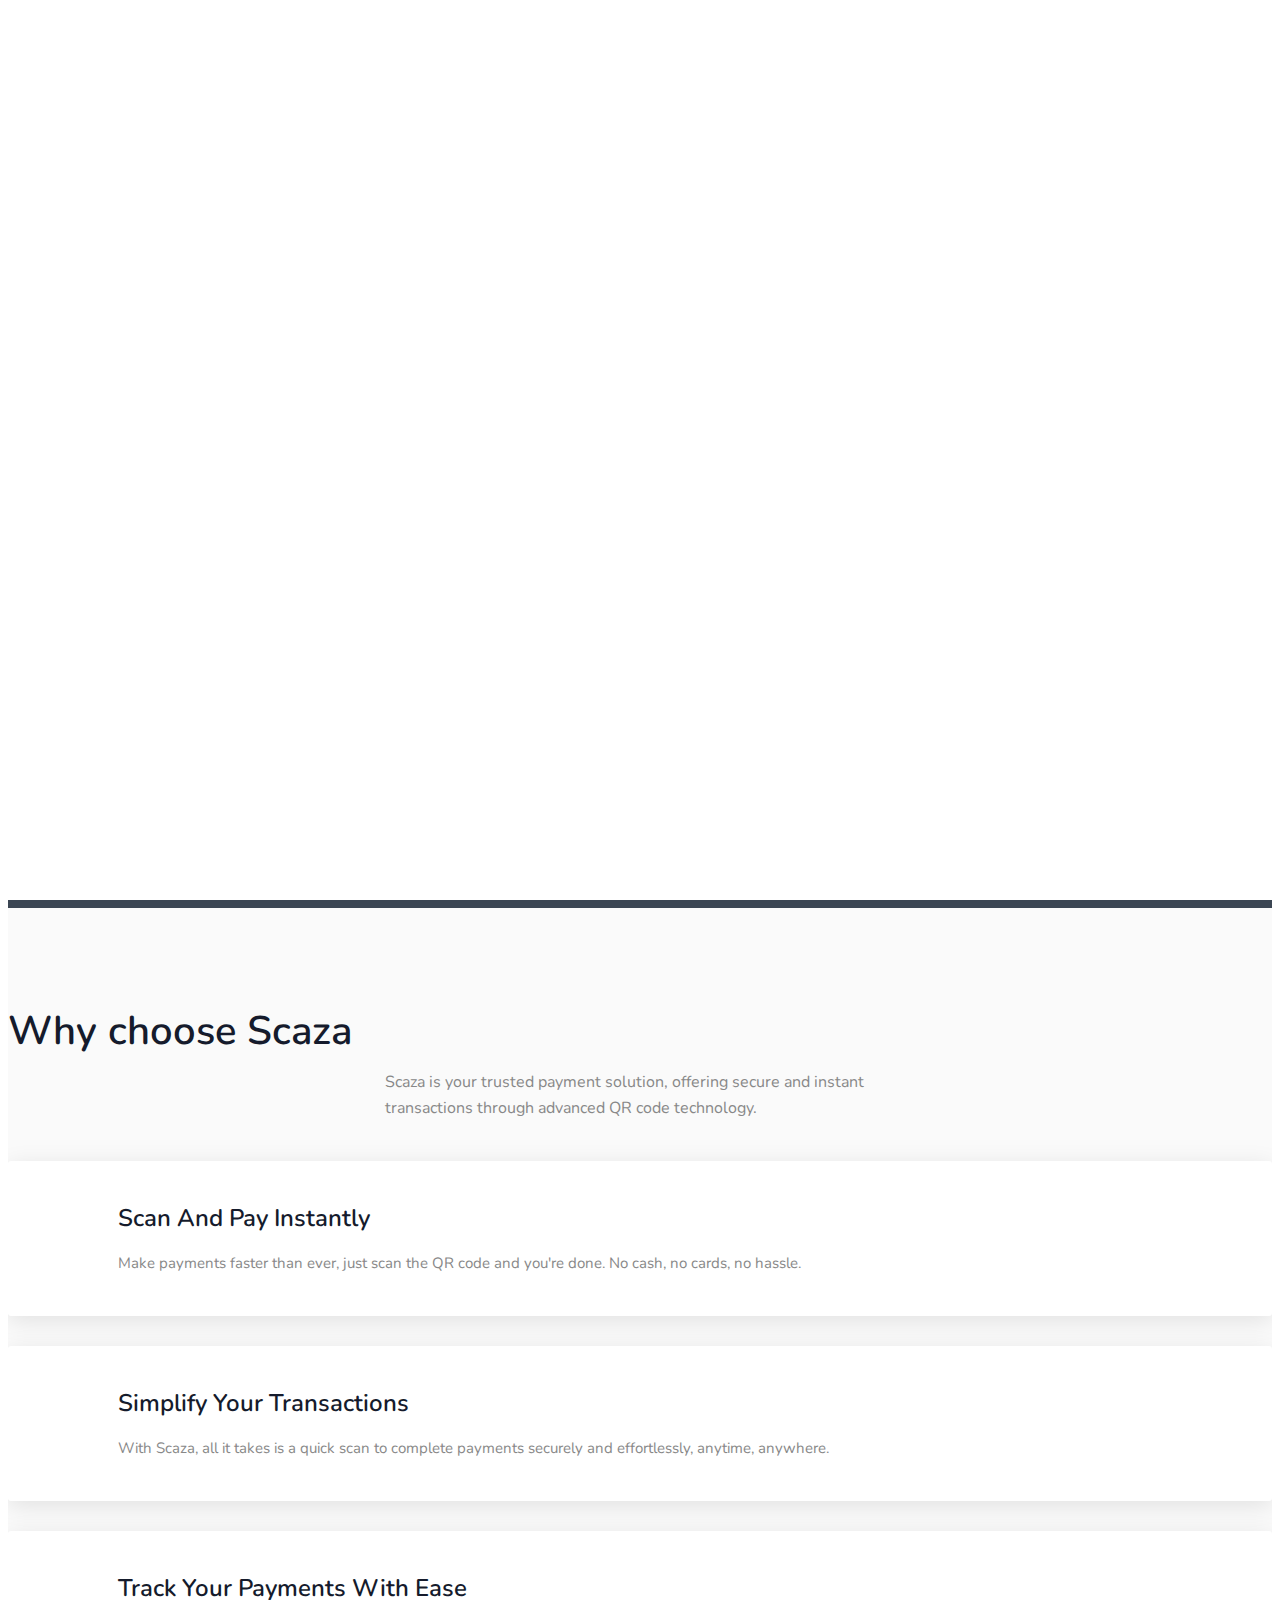
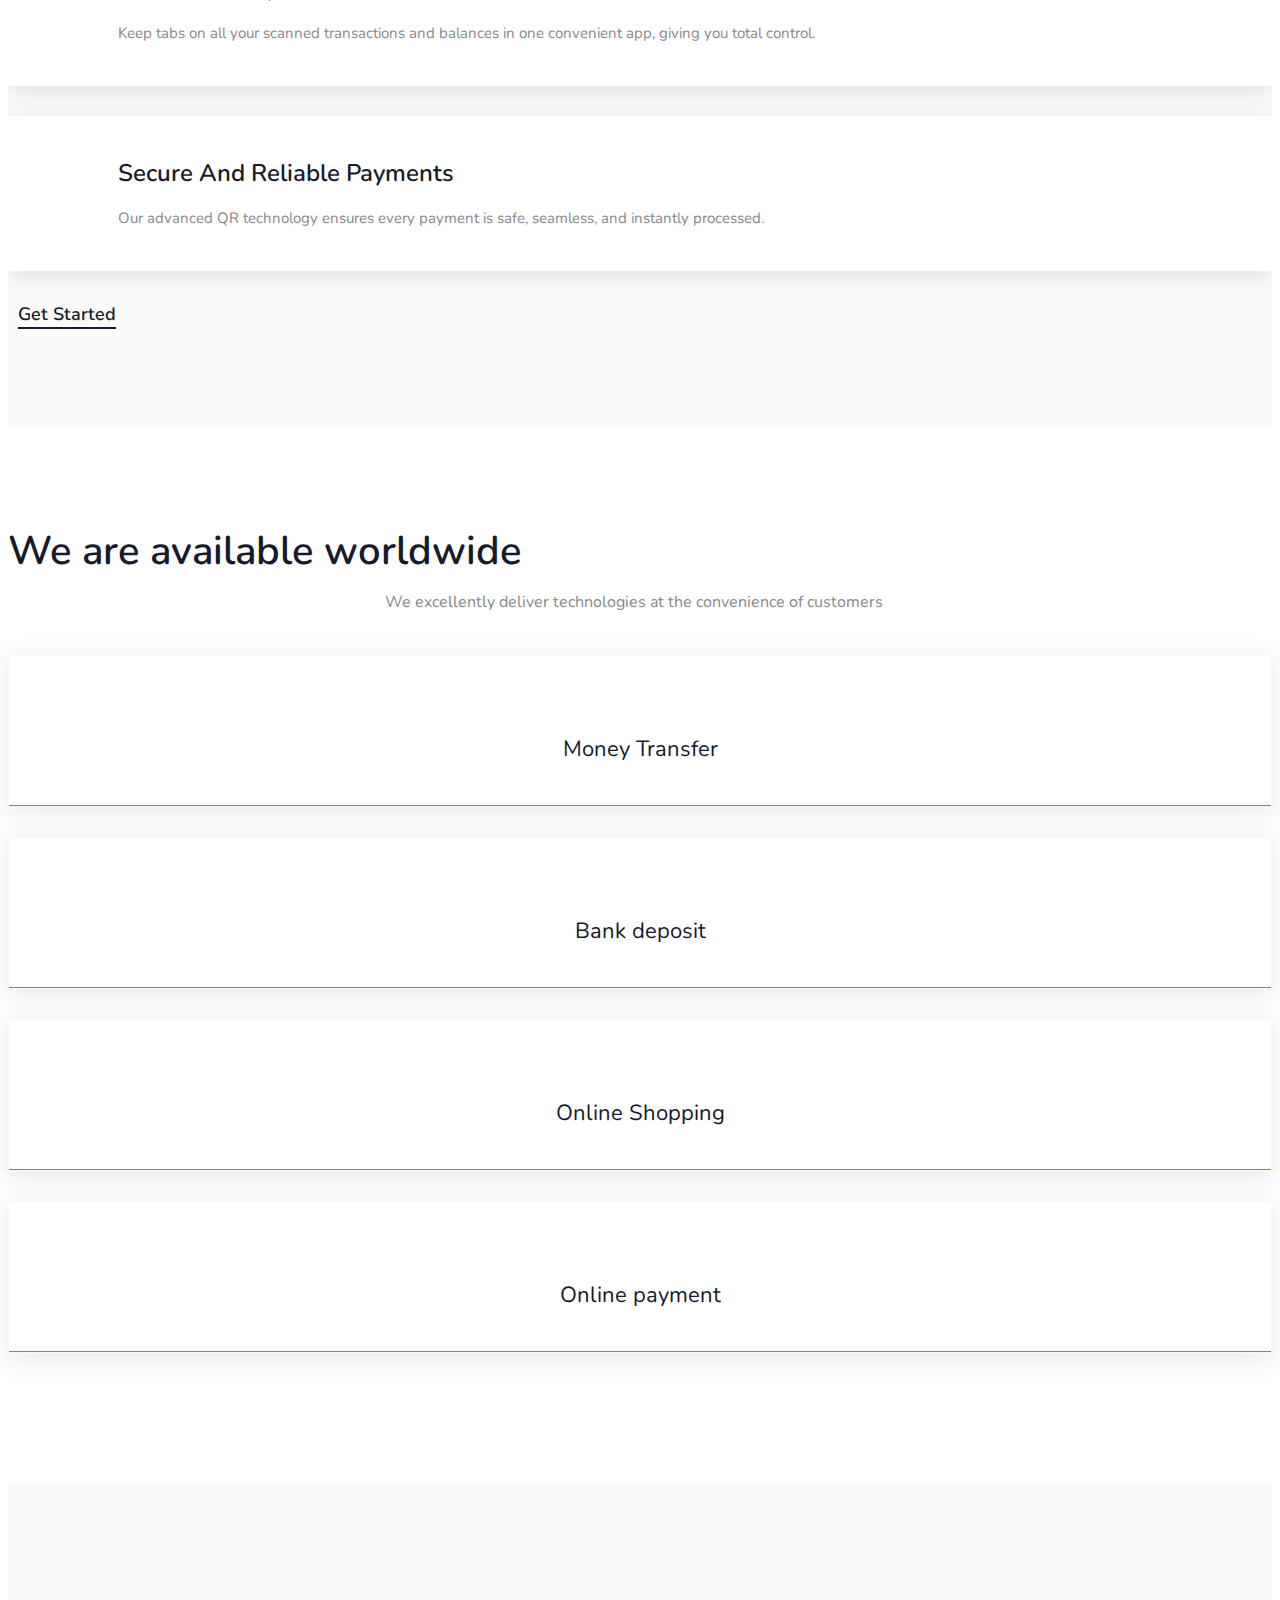
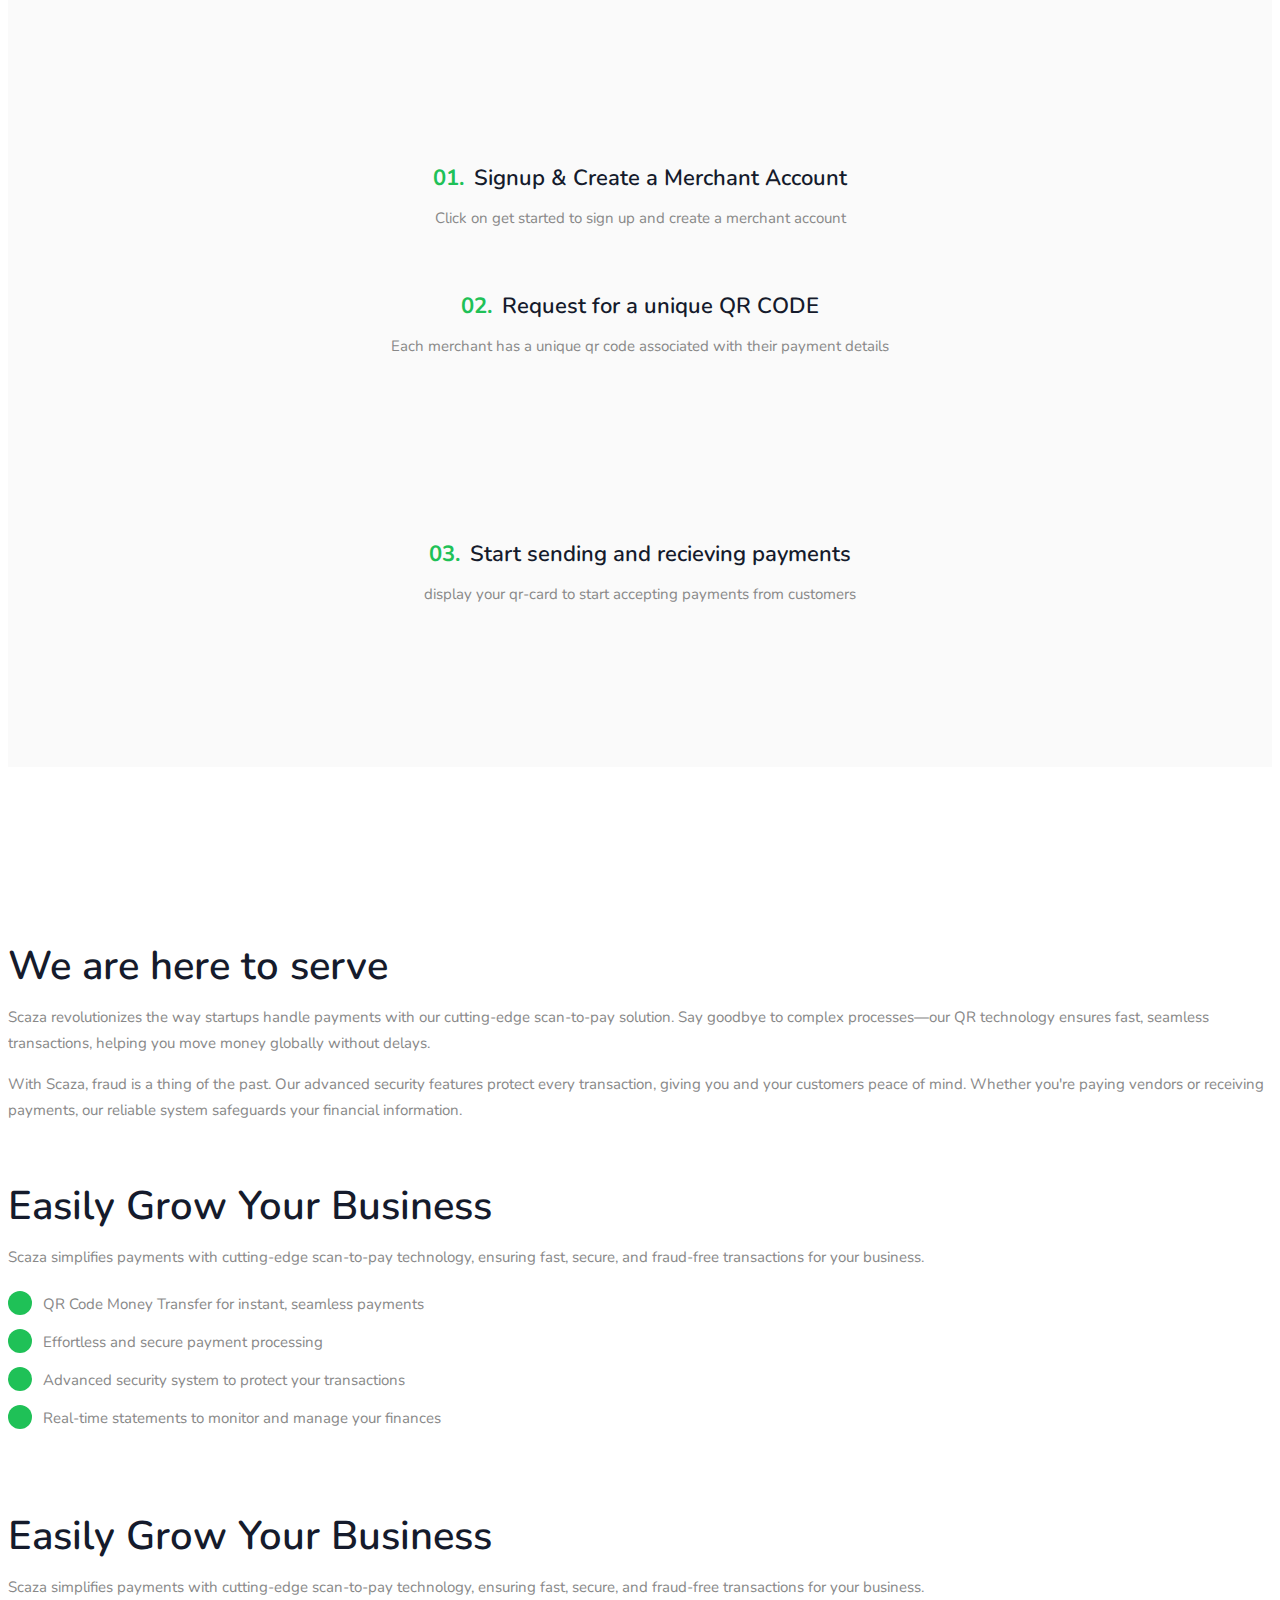
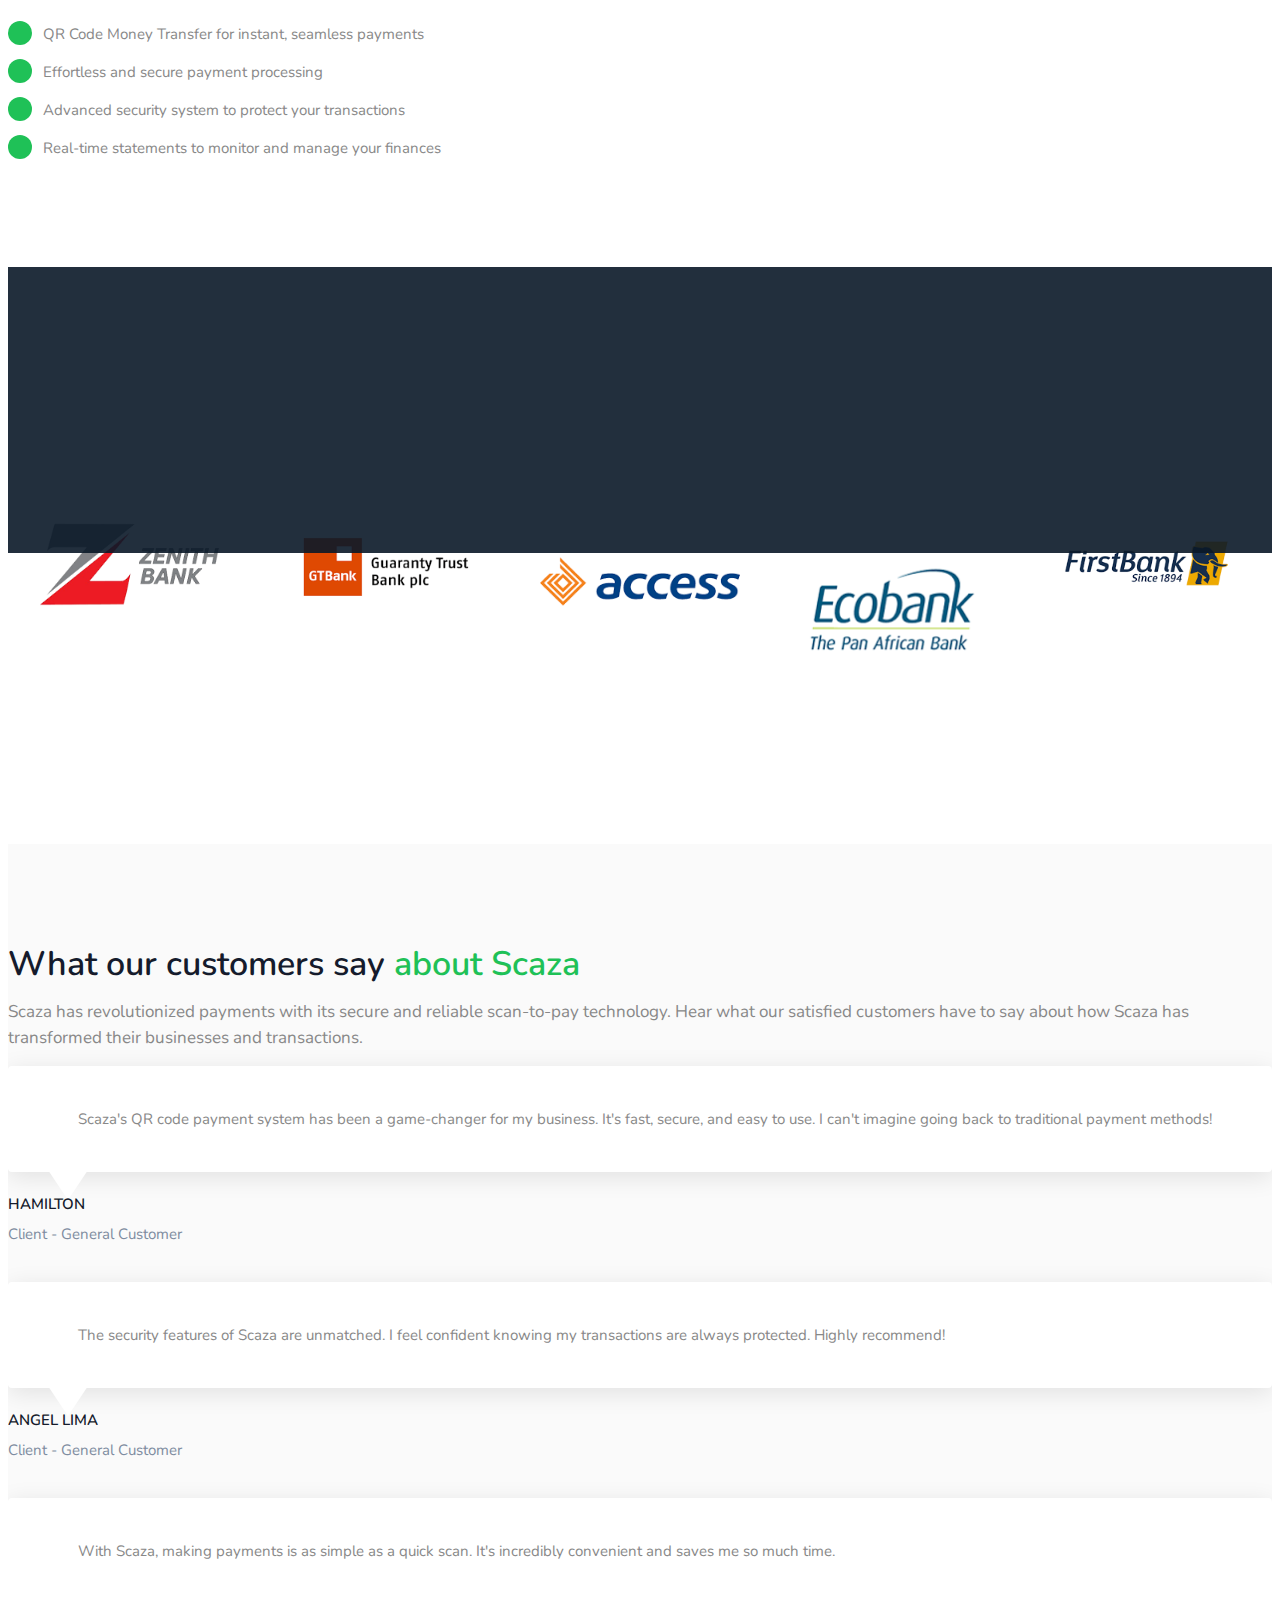
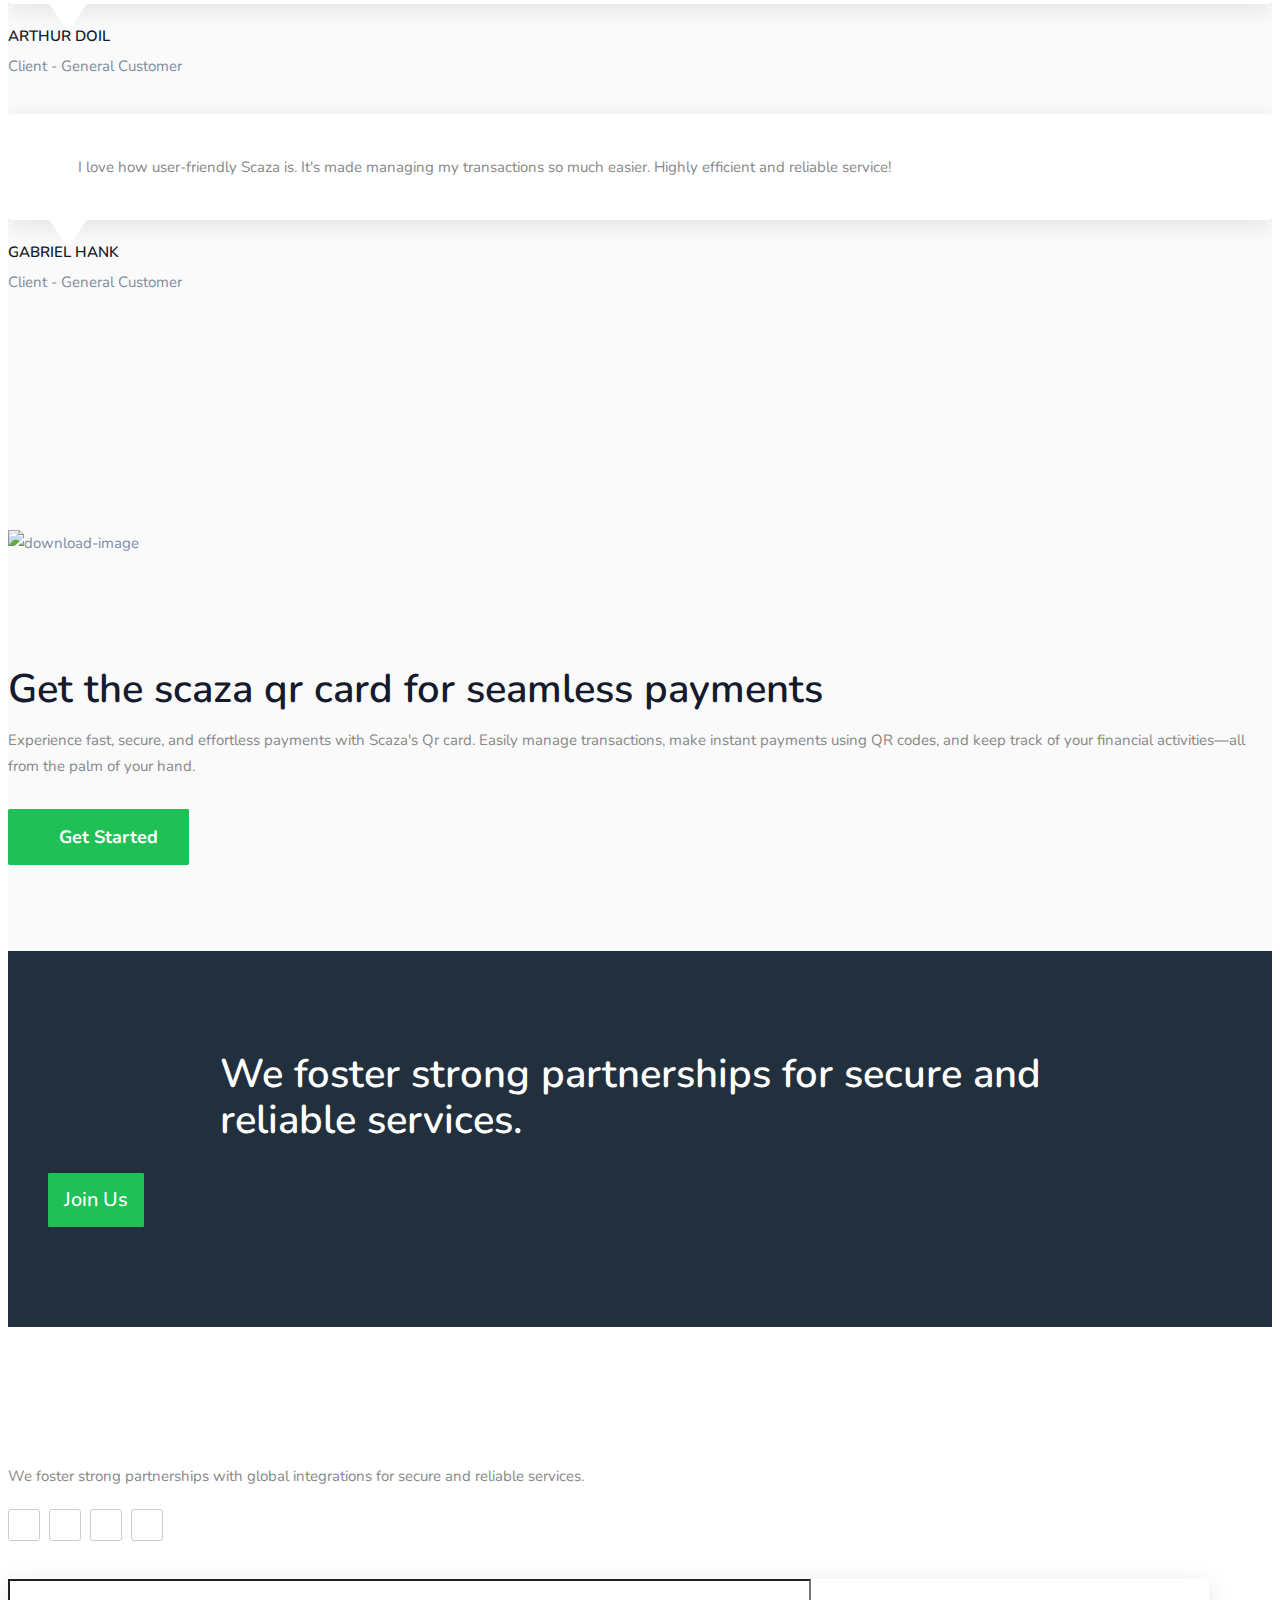
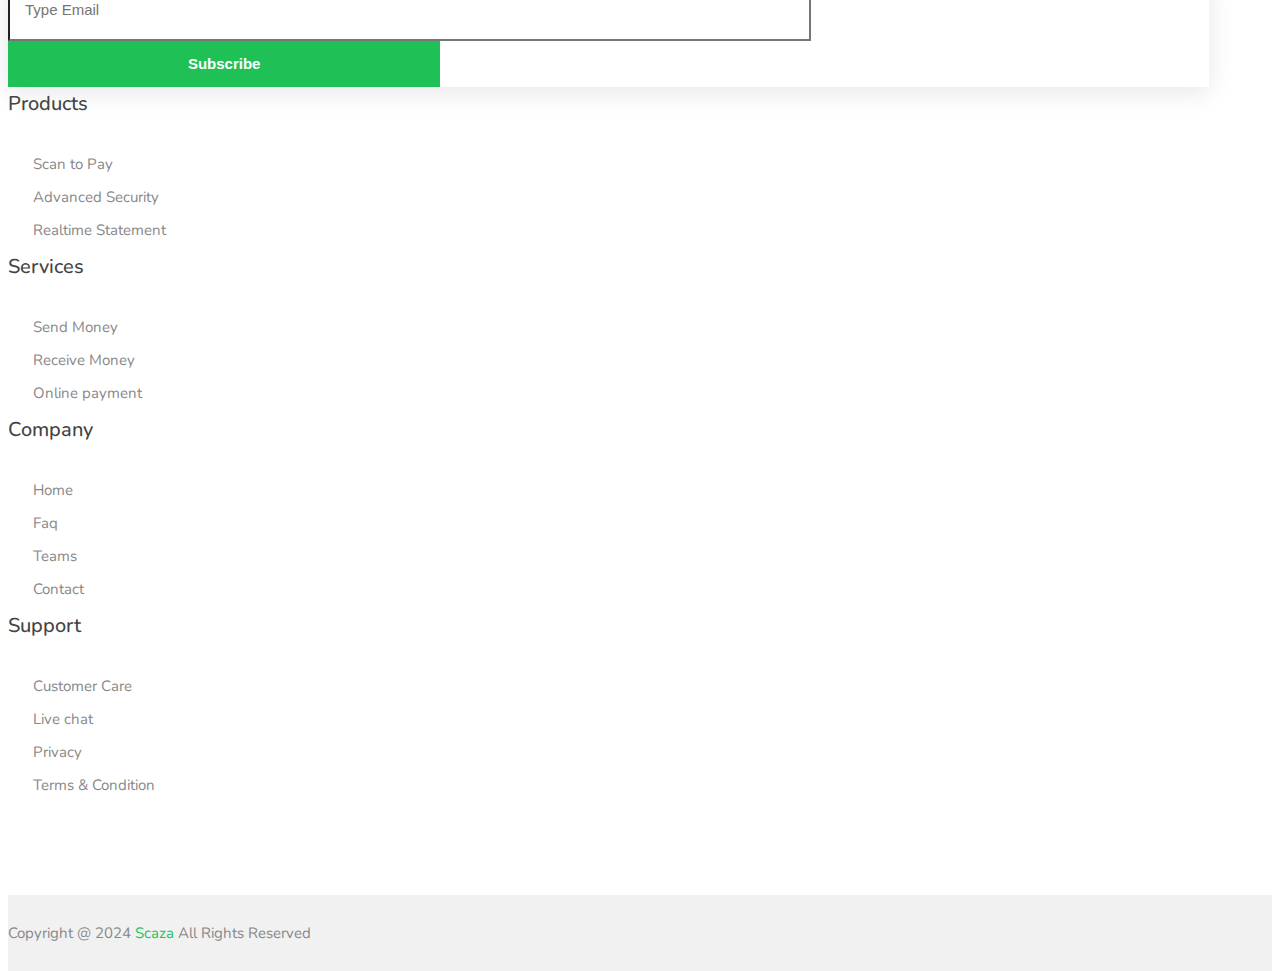
==== index.html @ 1ec3ec29 "Add files via upload" ====
<!doctype html>
<html class="no-js" lang="en">

<head>
    <meta charset="utf-8">
    <meta http-equiv="x-ua-compatible" content="ie=edge">
    <title>Scaza Nigeria</title>
    <meta name="description" content="">
    <meta name="viewport" content="width=device-width, initial-scale=1"> 
    <link rel="shortcut icon" type="image/x-icon" href="img/logo/favicon.ico"> 
    <link rel="stylesheet" href="css/bootstrap.min.css">
    <link rel="stylesheet" href="css/owl.carousel.css">
    <link rel="stylesheet" href="css/owl.transitions.css">
    <link rel="stylesheet" href="css/animate.css">
    <link rel="stylesheet" href="css/meanmenu.min.css">
    <link rel="stylesheet" href="css/nice-select.css">
    <link rel="stylesheet" href="css/font-awesome.min.css">
    <link rel="stylesheet" href="css/themify-icons.css">
    <link rel="stylesheet" href="css/flaticon.css">
    <link rel="stylesheet" href="css/magnific.min.css">
    <link rel="stylesheet" href="style.css">
    <link rel="stylesheet" href="css/responsive.css">
    <!-- Add this after your other CSS links -->
    <link rel="stylesheet" href="css/custom-styles.css">
    <script src="js/vendor/modernizr-2.8.3.min.js"></script>
</head>

<body>
    <div id="preloader"></div>
    <header class="header-one">
        <div id="sticker" class="header-area hidden-xs">
            <div class="container">
                <div class="row">
                    <div class="col-md-12 col-sm-12">
                        <div class="row">
                            <div class="col-md-3 col-sm-3">
                                <div class="logo">
                                    <a class="navbar-brand page-scroll white-logo" href="index.html">
                                            <img src="img/logo/logo3.png" alt="">
                                        </a>
                                    <a class="navbar-brand page-scroll black-logo" href="index.html">
                                            <img src="img/logo/logo.png" alt="">
                                        </a>
                                </div>
                            </div>
                            <div class="col-md-9 col-sm-9">
                                <div class="header-right-link">
                                    <a class="s-menu" href="">Login</a>
                                </div>
                                <nav class="navbar navbar-default">
                                    <div class="collapse navbar-collapse" id="navbar-example">
                                        <div class="main-menu">
                                            <ul class="nav navbar-nav navbar-right">
                                                <li><a href="index.html">Home</a></li>
                                                 <li><a href="faq.html">FAQ</a></li>
                                                <li><a href="team.html">team</a></li>
                                                 <li><a href="contact.html">contact</a></li>
                                            </ul>
                                        </div>
                                    </div>
                                </nav>
                            </div>
                        </div>
                    </div>
                </div>
            </div>
        </div>
        
        <div class="mobile-menu-area hidden-lg hidden-md hidden-sm">
            <div class="container">
                <div class="row">
                    <div class="col-md-12">
                        <div class="mobile-menu">
                            <div class="logo">
                                <a href="index.html"><img src="img/logo/logo.png" alt="" /></a>
                            </div>
                            <nav id="dropdown">
                                <ul>
                                    <li><a href="index.html">Home</a></li>
                                     <li><a href="team.html">team</a></li>
                                    <li><a href="faq.html">FAQ</a></li>
                                    <li><a href="contact.html">contact</a></li>

                                </ul>
                            </nav>
                        </div>
                    </div>
                </div>
            </div>
        </div>
    </header>
 
    <div class="slide-area slide-area-2 fix" data-stellar-background-ratio="0.6">
        <div class="display-table">
            <div class="display-table-cell">
                <div class="container">
                    <div class="row">
                        <div class="slide-text-inner">
                            <div class="col-md-6 col-sm-12 col-xs-12">
                                <div class="slide-content">
                                    <h2 class="title2">Always better than cash.</h2>
                                    <p>Redefining payments in Africa and beyond.</p>
                                    <div class="layer-1-3">
                                        <div class="download-content">
                                            <a href="#" class="download-icon download-zone">
                                                    <i class="fa fa-apple  "></i>
                                                    <span>Accessible For Iphones</span>
                                                </a>
                                        </div>
                                        <div class="download-content">
                                            <a href="#" class="download-icon download-zone">
                                                    <i class="fa fa-android"></i>
                                                    <span>Accessible For Android</span>
                                                </a>
                                        </div>
                                    </div>
                                </div>
                            </div>
                            <div class="col-md-6 col-sm-12 col-xs-12">
                                <div class="money-send">
                                    <div class="calculator-inner">
                                        <div class="single-cal">
                                            <div class="inner-form">
                                                <form action="#">
                                                    <h3>Get started</h3>
                                                    <input type="email" class="form-input" placeholder="Enter your email">
                                                </form>
                                            </div>
                                            <button class="cale-btn">Submit</button>
                                            <div class="terms-text">
                                                <p>By clicking continue, I am agree with <a href="#">Terms & Policy</a></p>
                                            </div>
                                        </div>
                                    </div>
                                </div>
                            </div>
                        </div>
                    </div>
                </div>
            </div>
        </div>
    </div>
     
    <div class="about-area bg-color fix area-padding">
        <div class="container">
            <div class="row">
                <div class="col-md-12 col-sm-12 col-xs-12">
                    <div class="section-headline text-center">
                        <h3>Why choose Scaza</h3>
                        <p>Scaza is your trusted payment solution, offering secure and instant transactions through advanced QR code technology.</p>
                    </div>
                </div>
            </div>
            <div class="row">
                <div class="support-all">
                     <div class="col-md-6 col-sm-6 col-xs-12">
                        <div class="support-services wow ">
                            <a class="support-images" href="#"><i class="flaticon-like-2"></i></a>
                            <div class="support-content">
                                <h4>Scan and Pay Instantly</h4>
                                <p>Make payments faster than ever, just scan the QR code and you&apos;re done. No cash, no cards, no hassle.</p>
                            </div>
                        </div>
                    </div>
                     <div class="col-md-6 col-sm-6 col-xs-12">
                        <div class="support-services ">
                            <a class="support-images" href="#"><i class="flaticon-transfer-3"></i></a>
                            <div class="support-content">
                                <h4>Simplify Your Transactions</h4>
                                <p>With Scaza, all it takes is a quick scan to complete payments securely and effortlessly, anytime, anywhere.</p>
                            </div>
                        </div>
                    </div>
                     <div class="col-md-6 col-sm-6 col-xs-12">
                        <div class="support-services ">
                            <a class="support-images" href="#"><i class="flaticon-user-4"></i></a>
                            <div class="support-content">
                                <h4>Track Your Payments with Ease</h4>
                                <p>Keep tabs on all your scanned transactions and balances in one convenient app, giving you total control.
                                </p>
                            </div>
                        </div>
                    </div>
                     <div class="col-md-6 col-sm-6 col-xs-12">
                        <div class="support-services">
                            <a class="support-images" href="#"><i class="flaticon-padlock"></i></a>
                            <div class="support-content">
                                <h4>Secure and Reliable Payments</h4>
                                <p>Our advanced QR technology ensures every payment is safe, seamless, and instantly processed.
                                </p>
                            </div>
                        </div>
                    </div>
                    <div class="col-md-12 col-sm-12 col-xs-12">
                        <div class="about-contact text-center">
                            <div class="about-btn"> 
                                <a class="ab-btn right-ab-btn" href="">Get Started</a>
                            </div>
                        </div>
                    </div>
                </div>
            </div>
        </div>
    </div>
  
    <div class="services-area area-padding-2">
        <div class="container">
            <div class="row">
                <div class="col-md-12 col-sm-12 col-xs-12">
                    <div class="section-headline text-center">
                        <h3>We are available worldwide</h3>
                        <p>We excellently deliver technologies at the convenience of customers</p>
                    </div>
                </div>
            </div>
            <div class="row">
                <div class="all-services">
                     <div class="col-md-3 col-sm-6 col-xs-12">
                        <div class="single-service ">
                            <div class="service-img">
                                <a class="service-icon" href="#"><i class="flaticon-transfer-1"></i></a>
                            </div>
                            <div class="main-service">
                                <div class="service-content">
                                    <h4>Money Transfer</h4>
                                </div>
                            </div>
                        </div>
                    </div>
                     <div class="col-md-3 col-sm-6 col-xs-12">
                        <div class="single-service ">
                            <div class="service-img">
                                <a class="service-icon" href="#"><i class="flaticon-piggy-bank"></i></a>
                            </div>
                            <div class="main-service">
                                <div class="service-content">
                                    <h4>Bank deposit</h4>
                                </div>
                            </div>
                        </div>
                    </div>
                     <div class="col-md-3 col-sm-6 col-xs-12">
                        <div class="single-service ">
                            <div class="service-img">
                                <a class="service-icon" href="#"><i class="flaticon-shopping-bag-1"></i></a>
                            </div>
                            <div class="main-service">
                                <div class="service-content">
                                    <h4>Online Shopping</h4>
                                </div>
                            </div>
                        </div>
                    </div>
                     <div class="col-md-3 col-sm-6 col-xs-12">
                        <div class="single-service ">
                            <div class="service-img">
                                <a class="service-icon" href="#"><i class="flaticon-smartphone"></i></a>
                            </div>
                            <div class="main-service">
                                <div class="service-content">
                                    <h4>Online payment</h4>
                                </div>
                            </div>
                        </div>
                    </div>
                 </div>
            </div>
        </div>
    </div>
 
    <div class="how-to-area how-to-area-2 bg-color area-padding">
        <div class="container">
            <div class="row">
                <div class="all-services">
                     <div class="col-md-4 col-sm-4 col-xs-12">
                        <div class="well-services first-item wow fadeInUp" data-wow-delay="0.3s">
                            <div class="well-img">
                                <a class="big-icon" href="#"><i class="flaticon-user-12"></i></a>
                            </div>
                            <div class="main-wel">
                                <div class="wel-content">
                                    <h4><span>01.</span>Signup & Create a Merchant Account</h4>
                                    <p>Click on get started to sign up and create a merchant account</p>
                                </div>
                            </div>
                        </div>
                    </div>
                     <div class="col-md-4 col-sm-4 col-xs-12">
                        <div class="well-services wow fadeInUp" data-wow-delay="0.5s">
                            <div class="well-img">
                                <a class="big-icon" href="#"><i class="flaticon-building"></i></a>
                            </div>
                            <div class="main-wel">
                                <div class="wel-content">
                                    <h4><span>02.</span>Request for a
                                        unique QR CODE</h4>
                                    <p>Each merchant has a unique qr code associated with their payment details</p>
                                </div>
                            </div>
                        </div>
                    </div>
                     <div class="col-md-4 col-sm-4 col-xs-12">
                        <div class="well-services thired-item wow fadeInUp" data-wow-delay="0.7s">
                            <div class="well-img">
                                <a class="big-icon" href="#"><i class="flaticon-worldwide"></i></a>
                            </div>
                            <div class="main-wel">
                                <div class="wel-content">
                                    <h4><span>03.</span>Start sending and recieving payments</h4>
                                    <p>display your qr-card to start accepting payments from customers</p>
                                </div>
                            </div>
                        </div>
                    </div>
                 </div>
            </div>
        </div>
    </div>
     
    <div class="feature-area fix area-padding">
        <div class="container">
            <div class="row">
                <div class="col-md-6 col-sm-6 col-xs-12">
                    <div class="feature-content">
                        <div class="feature-images">
                            <img src="img/feature/f1.png" alt="">
                        </div>
                    </div>
                </div>
                <div class="col-md-6 col-sm-6 col-xs-12">
                    <div class="feature-text">
                        <h3>We are here to serve</h3>
                        
                        <p>Scaza revolutionizes the way startups handle payments with our cutting-edge scan-to-pay solution. Say goodbye to complex processes—our QR technology ensures fast, seamless transactions, helping you move money globally without delays.</p>
                        <p>With Scaza, fraud is a thing of the past. Our advanced security features protect every transaction, giving you and your customers peace of mind. Whether you're paying vendors or receiving payments, our reliable system safeguards your financial information.</p>
                     </div>
                </div>
            </div>
            <div class="row margin-row">
                <div class="col-md-6 col-sm-6 hidden-xs">
                    <div class="feature-text">
                        <h3>Easily Grow Your Business</h3>
                        <p>Scaza simplifies payments with cutting-edge scan-to-pay technology, ensuring fast, secure, and fraud-free transactions for your business.</p>
                        <ul>
                            <li><a href="#">QR Code Money Transfer for instant, seamless payments</a></li>
                            <li><a href="#">Effortless and secure payment processing</a></li>
                            <li><a href="#">Advanced security system to protect your transactions</a></li>
                            <li><a href="#">Real-time statements to monitor and manage your finances</a></li>
                        </ul>
                     </div>
                </div>
                <div class="col-md-6 col-sm-6 col-xs-12">
                    <div class="feature-content">
                        <div class="feature-images">
                            <img src="img/feature/f2.png" alt="">
                        </div>
                    </div>
                </div>
                <div class="hidden-md hidden-lg hidden-sm col-xs-12">
                    <div class="feature-text">
                        <h3>Easily Grow Your Business</h3>
                        <p>Scaza simplifies payments with cutting-edge scan-to-pay technology, ensuring fast, secure, and fraud-free transactions for your business.</p>
                        <ul>
                            <li><a href="#">QR Code Money Transfer for instant, seamless payments</a></li>
                            <li><a href="#">Effortless and secure payment processing</a></li>
                            <li><a href="#">Advanced security system to protect your transactions</a></li>
                            <li><a href="#">Real-time statements to monitor and manage your finances</a></li>
                        </ul>

                     </div>
                </div>
            </div>
        </div>
    </div>
  
    <div class="brand-area area-padding fix" data-stellar-background-ratio="0.6">
        <div class="container">
            <div class="row">
                <div class="col-md-12 col-sm-12 col-xs-12">
                    <div class="brand-text text-center">
                        <h3>Our Partners</h3>
                    </div>
                </div>
            </div>
        </div>
    </div>

    <div class="brand-area-content">
        <div class="container">
            <div class="row">
                <div class="col-md-12 col-sm-12 col-xs-12">
                    <div class="brand-content">
                        <div class="brand-items">
                            <div class="single-brand-item">
                                <a href="#"><img src="[data-uri]" alt=""></a>
                            </div>
                            <div class="single-brand-item">
                                <a href="#"><img src="[data-uri]" alt=""></a>
                            </div>
                            <div class="single-brand-item">
                                <a href="#"><img src="[data-uri]" alt=""></a>
                            </div>
                            <div class="single-brand-item">
                                <a href="#"><img src="[data-uri]" alt=""></a>
                            </div>
                            <div class="single-brand-item">
                                <a href="#"><img src="[data-uri]" alt=""></a>
                            </div>
                        </div>
                    </div>
                </div>
            </div>
        </div>
    </div>
 
    
    <div class="reviews-area bg-color fix area-padding">
        <div class="container">
            <div class="row">
                <div class="reviews-top">
                    <div class="col-md-5 col-sm-5 col-xs-12">
                        <div class="testimonial-inner">
                            <div class="review-head">
                                <h3>What our customers say <span class="color"> about Scaza</span></h3>
                                <p>Scaza has revolutionized payments with its secure and reliable scan-to-pay technology. Hear what our satisfied customers have to say about how Scaza has transformed their businesses and transactions.</p>
                             </div>
                        </div>
                    </div>
                    <div class="col-md-7 col-sm-7 col-xs-12">
                        <div class="reviews-content">
                             <div class="testimonial-carousel item-indicator">
                                <div class="single-testi">
                                    <div class="testi-text">
                                        <div class="clients-text">
                                            <p>Scaza&apos;s QR code payment system has been a game-changer for my business. It's fast, secure, and easy to use. I can&apos;t imagine going back to traditional payment methods!</p>
                                        </div>
                                        <div class="guest-details">
                                            <h4>Hamilton</h4>
                                            <span class="guest-rev">Client - General Customer</span>
                                        </div>
                                    </div>
                                </div>
                                 <div class="single-testi">
                                    <div class="testi-text">
                                        <div class="clients-text">
                                            <p>The security features of Scaza are unmatched. I feel confident knowing my transactions are always protected. Highly recommend!</p>
                                        </div>
                                        <div class="guest-details">
                                            <h4>Angel Lima</h4>
                                            <span class="guest-rev">Client - General Customer</span>
                                        </div>
                                    </div>
                                </div>
                                 <div class="single-testi">
                                    <div class="testi-text">
                                        <div class="clients-text">
                                            <p>With Scaza, making payments is as simple as a quick scan. It's incredibly convenient and saves me so much time.</p>
                                        </div>
                                        <div class="guest-details">
                                            <h4>Arthur Doil</h4>
                                            <span class="guest-rev">Client - General Customer</span>
                                        </div>
                                    </div>
                                </div>
                                 <div class="single-testi">
                                    <div class="testi-text">
                                        <div class="clients-text">
                                            <p>I love how user-friendly Scaza is. It&apos;s made managing my transactions so much easier. Highly efficient and reliable service!</p>
                                        </div>
                                        <div class="guest-details">
                                            <h4>Gabriel Hank</h4>
                                            <span class="guest-rev">Client - General Customer</span>
                                        </div>
                                    </div>
                                </div>
                             </div>
                        </div>
                    </div>
                </div>
            </div>
        </div>
    </div>
  
    <div class="download-area bg-color area-padding">
        <div class="container">
            <div class="row">
                 <div class="col-md-6 col-sm-6 col-xs-12">
                    <div class="download-image">
                        <img src="img/about/scaza.jpeg" alt="download-image">
                    </div>
                </div>
            
                <div class="col-md-6 col-sm-6 col-xs-12">
                    <div class="download-text">
                        <h3>Get the scaza qr card for seamless payments</h3>
                        <p>Experience fast, secure, and effortless payments with Scaza&apos;s Qr card. Easily manage transactions, make instant payments using QR codes, and keep track of your financial activities—all from the palm of your hand.</p>
                        <div class="down-btn" data-wow-delay="0.7s">
                            <a href="#" class="app-btn left-btn">Get Started</a>
                            <!-- <a href="#" class="app-btn right-btn">Ios</a> -->
                        </div>
                    </div>
                </div>
            </div>
        </div>
    </div>
    
    <div class="banner-area area-padding">
        <div class="container">
            <div class="row">
                <div class="col-md-12 col-sm-12 col-xs-12">
                    <div class="banner-all area-80 text-center">
                        <div class="banner-content">
                            <h3>We foster strong partnerships for secure and reliable services.</h3>
                            <a class="banner-btn" href="#">Join Us</a>
                        </div>
                    </div>
                </div>
            </div>
        </div>
    </div>
   
    <footer class="footer-1">
        <div class="footer-area">
            <div class="container">
                <div class="row">
                    <div class="col-md-4 col-sm-6 col-xs-12">
                        <div class="footer-content logo-footer">
                            <div class="footer-head">
                                <div class="footer-logo">
                                    <a class="footer-black-logo" href="#"><img src="img/logo/logo.png" alt=""></a>
                                </div>
                                <p>
                                    We foster strong partnerships with global integrations for secure and reliable services.                                </p>
                                <div class="footer-icons">
                                    <ul>
                                        <li>
                                            <a href="#">
                                                    <i class="fa fa-facebook"></i>
                                                </a>
                                        </li>
                                        <li>
                                            <a href="#">
                                                    <i class="fa fa-twitter"></i>
                                                </a>
                                        </li>
                                        <li>
                                            <a href="#">
                                                    <i class="fa fa-envelope"></i>
                                                </a>
                                        </li> 
                                        <li>
                                            <a href="#">
                                                    <i class="fa fa-instagram"></i>
                                                </a>
                                        </li>
                                    </ul>
                                </div>
                                <div class="subs-feilds">
                                    <div class="suscribe-input">
                                        <input type="email" class="email form-control width-80" id="sus_email" placeholder="Type Email">
                                        <button type="submit" id="sus_submit" class="add-btn">Subscribe</button>
                                    </div>
                                </div>
                            </div>
                        </div>
                    </div>
                     <div class="col-md-2 col-sm-3 col-xs-12">
                        <div class="footer-content">
                            <div class="footer-head">
                                <h4>Products</h4>
                                <ul class="footer-list">
                                    <li><a href="#">Scan to Pay</a></li> 
                                    <li><a href="#">Advanced Security</a></li>
                                    <li><a href="#">Realtime Statement</a></li> 
                                </ul>
                            </div>
                        </div>
                    </div>
                     <div class="col-md-2 col-sm-3 col-xs-12">
                        <div class="footer-content">
                            <div class="footer-head">
                                <h4>Services</h4>
                                <ul class="footer-list">
                                    <li><a href="#">Send Money</a></li>
                                    <li><a href="#">Receive Money </a></li> 
                                    <li><a href="#">Online payment</a></li> 
                                </ul>
                            </div>
                        </div>
                    </div>
                    <!-- end single footer -->
                    <div class="col-md-2 hidden-sm col-xs-12">
                        <div class="footer-content">
                            <div class="footer-head">
                                <h4>Company</h4>
                                <ul class="footer-list">
                                    <li><a href="index.html">Home</a></li>
                                    <li><a href="faq.html">Faq </a></li>
                                    <li><a href="team.html">Teams</a></li>
                                    <li><a href="contact.html">Contact</a></li> 
                                </ul>
                            </div>
                        </div>
                    </div>
                    <!-- end single footer -->
                    <div class="col-md-2 hidden-sm col-xs-12">
                        <div class="footer-content last-content">
                            <div class="footer-head">
                                <h4>Support</h4>
                                <ul class="footer-list">
                                    <li><a href="#">Customer Care</a></li>
                                    <li><a href="#">Live chat</a></li> 
                                    <li><a href="#">Privacy</a></li>
                                    <li><a href="#">Terms & Condition</a></li> 
                                </ul>
                            </div>
                        </div>
                    </div>
                </div>
            </div>
        </div>
        <div class="footer-area-bottom">
            <div class="container">
                <div class="row">
                    <div class="col-md-6 col-sm-6 col-xs-12">
                        <div class="copyright">
                            <p>
                                Copyright @ 2024
                                <a href="#">Scaza</a> All Rights Reserved
                            </p>
                        </div>
                    </div>
                </div>
            </div>
        </div>
    </footer>
     
     <script src="js/vendor/jquery-1.12.4.min.js"></script>
     <script src="js/bootstrap.min.js"></script>
     <script src="js/owl.carousel.min.js"></script>
     <script src="js/jquery.stellar.min.js"></script>
     <script src="js/jquery.counterup.min.js"></script>
     <script src="js/waypoints.js"></script>
     <script src="js/magnific.min.js"></script>
     <script src="js/jquery.nice-select.min.js"></script>
     <script src="js/wow.min.js"></script>
     <script src="js/jquery.meanmenu.js"></script>
     <script src="js/form-validator.min.js"></script>
     <script src="js/plugins.js"></script>
     <script src="js/main.js"></script>
</body>

</html>
---- style.css ----
@import url('https://fonts.googleapis.com/css?family=Nunito:300,400,600,700,800&display=swap');
/*----------------------------------------*/

/*  1.  Theme default CSS
/*----------------------------------------*/

html,
body {
    height: 100%;
}

.floatleft {
    float: left;
}

.floatright {
    float: right;
}

.alignleft {
    float: left;
    margin-right: 15px;
    margin-bottom: 15px;
}

.alignright {
    float: right;
    margin-left: 15px;
    margin-bottom: 15px;
}

.aligncenter {
    display: block;
    margin: 0 auto 15px;
}

a:focus {
    outline: 0px solid;
}

img {
    max-width: 100%;
    height: auto;
}

.fix {
    overflow: hidden;
}

p {
    margin: 0 0 15px;
    color: #888;
}

h1,
h2,
h3,
h4,
h5,
h6 {
    font-family: 'Nunito', sans-serif;
    margin: 0 0 15px;
    color: #151b2c;
    font-weight: 600;
}

h1 {
    font-size: 48px;
    line-height: 50px;
}

h2 {
    font-size: 38px;
    line-height: 46px;
}

h3 {
    font-size: 30px;
    line-height: 38px;
}

h4 {
    font-size: 24px;
    line-height: 34px;
}

h5 {
    font-size: 20px;
    line-height: 30px;
}

h6 {
    font-size: 16px;
    line-height: 28px;
}

a {
    transition: all 0.3s ease 0s;
    text-decoration: none;
}

a:hover {
    color: #1FC157;
    text-decoration: none;
}

a:active,
a:hover {
    outline: 0 none;
}

a:hover,
a:focus {
    color: #3d5368;
    text-decoration: none;
}

body {
    background: #fff none repeat scroll 0 0;
    color: #7e8ca0;
    font-family: 'Nunito', sans-serif;
    font-size: 15px;
    text-align: left;
    overflow-x: hidden;
    line-height: 26px;
}

#scrollUp {
    bottom: 40px;
    font-size: 20px;
    line-height: 42px;
    right: 30px;
    width: 44px;
    background-color: #1FC157;
    color: #fff;
    text-align: center;
    height: 44px;
    border-radius: 3px;
    -webkit-transition-duration: 500ms;
    transition-duration: 500ms;
}

#scrollUp:hover {
    bottom: 45px;
    transition-duration: 500ms;
}

.clear {
    clear: both;
}

ul {
    list-style: outside none none;
    margin: 0;
    padding: 0;
}

input,
select,
textarea,
input[type="text"],
input[type="date"],
input[type="url"],
input[type="email"],
input[type="password"],
input[type="tel"],
button,
button[type="submit"] {
    -moz-appearance: none;
    box-shadow: none !important;
}

input:focus,
textarea:focus,
select:focus {
    outline: none;
}

div#preloader {
    position: fixed;
    left: 0;
    top: 0;
    z-index: 99999;
    width: 100%;
    height: 100%;
    overflow: visible;
    background: #fff url('img/logo/preloader.gif') no-repeat center center;
}

.navbar-collapse {
    padding-left: 0px;
}

::-moz-selection {
    background: #1FC157;
    text-shadow: none;
}

::selection {
    background: #1FC157;
    text-shadow: none;
}

.bg-color {
    background: #fafafa;
}

.browserupgrade {
    margin: 0.2em 0;
    background: #ccc;
    color: #000;
    padding: 0.2em 0;
}

.area-padding {
    padding: 100px 0px;
}

.area-padding-2 {
    padding: 100px 0px 70px;
}

.area-padding-3 {
    padding: 100px 0px 50px;
}

.section-headline {
    padding-bottom: 40px;
    position: relative;
}

.section-headline.review-head {
    padding-bottom: 20px;
}

.section-headline h3 {
    font-size: 40px;
    line-height: 46px;
}

.section-headline p {
    font-size: 16px;
    max-width: 510px;
    margin: 0px auto;
}

.white-headline h2 {
    color: #fff;
}

.section-headline h4 .color {
    color: #1FC157;
    font-weight: 600;
}

.mar-row {
    margin-top: 50px;
}

.color {
    color: #1FC157;
}

.load-more-btn {
    text-transform: uppercase;
    background: #1FC157;
    display: inline-block;
    padding: 15px 30px;
    color: #fff;
    font-weight: 600;
    margin-top: 30px;
    border-radius: 3px;
    width: 200px;
    transition: 0.4s;
    border: 2px solid #1FC157;
}

.load-more-btn:hover {
    background: #fff;
    border: 2px solid #1FC157;
    color: #1FC157;
    transition: 0.4s;
}

.text-bold {
    font-weight: 800;
}

.simple-text {
    font-weight: 400;
}

.big-btn {
    width: 160px !important;
    font-size: 18px !important;
    padding: 15px 20px !important;
}

.big-btn:hover {
    border: 1px solid #fff;
    background: transparent;
    color: #fff;
}

.color-text {
    color: #1FC157
}

/*----------------------------------------*/

/*  2.1 Header Bottom Area 
/*----------------------------------------*/

.header-one {
    position: absolute;
    top: 0;
    left: 0;
    width: 100%;
    height: auto;
    z-index: 999;
}

.header-area {
    background: transparent;
}

.logo {
    display: block;
}

.logo a {
    display: inline-block;
    height: auto;
    padding: 18px 0;
}

.center-bg {
    display: block;
    background: #fff;
    padding: 0px 20px 0px 0px;
}

.main-menu ul.navbar-nav li {
    float: left;
    position: relative;
}

.main-menu ul.navbar-nav li a {
    background: rgba(0, 0, 0, 0) none repeat scroll 0 0;
    color: #fff;
    font-size: 16px;
    font-weight: 700;
    padding: 33px 15px;
    text-transform: uppercase;
    position: relative;
}

.main-menu>ul.navbar-nav>li>a::before {
    position: absolute;
    content: "";
    left: 16px;
    bottom: 25px;
    border: 1px solid #1FC157;
    width: 0;
    transition: 0.4s;
    opacity: 0;
}

.header-area.stick .main-menu>ul.navbar-nav>li>a::before {
    left: 16px;
    bottom: 27px;
}

.main-menu>ul.navbar-nav>li>a:hover::before {
    width: 50%;
    transition: 0.4s;
    opacity: 1;
}

.main-menu ul.navbar-nav li a:hover {
    color: #1FC157;
}

.main-menu ul.navbar-nav li.active a:focus {
    color: #fff;
}

.main-menu ul.navbar-nav li.active a {
    background: rgba(0, 0, 0, 0) none repeat scroll 0 0;
    color: #1FC157;
    position: relative;
    z-index: 9999999;
}

.navbar {
    border: medium none;
    margin-bottom: 0;
}

.navbar-default {
    background: rgba(0, 0, 0, 0) none repeat scroll 0 0;
}

.main-menu ul.navbar-default .navbar-nav>.active>a,
.navbar-default .navbar-nav>.active>a:hover,
.navbar-default .navbar-nav>.active>a:focus {
    background: none;
    color: #fff;
}

.navbar-default .navbar-nav>li>a:hover,
.navbar-default .navbar-nav>li>a:focus {
    background-color: transparent;
    color: #fff;
}

.navbar-default .navbar-toggle:hover,
.navbar-default .navbar-toggle:focus {
    background: none;
}

.main-menu ul.nav li ul.sub-menu {
    background: #fff;
    left: 0;
    opacity: 0;
    position: absolute;
    top: 115%;
    transition: all 0.3s ease 0s;
    box-shadow: 0 5px 25px rgba(0, 0, 0, 0.1);
    visibility: hidden;
    width: 200px;
    z-index: -99;
    padding: 10px 0px;
    border-radius: 3px;
}

.pagess {
    position: relative;
}

.navbar.navbar-default {
    float: right;
}

.main-menu ul.nav li ul.sub-menu li {
    padding: 0;
    position: relative;
    width: 100%;
}

.main-menu ul.nav li:hover ul.sub-menu {
    top: 100%;
    opacity: 1;
    z-index: 999;
    visibility: visible;
}

.main-menu ul.nav li ul.sub-menu li a {
    color: #3d5368;
    display: block;
    font-size: 14px;
    padding: 5px 20px;
}

.main-menu ul.nav li ul.sub-menu li a span {
    color: #1FC157;
}

.main-menu ul.nav li:hover ul.sub-menu li a:hover {
    color: #1FC157;
}

.header-right-link {
    float: right;
    width: 115px;
    padding: 30px 0px;
    margin-left: 60px;
    text-align: right;
}

.slice-btn {
    display: inline-block;
    padding: 0px 15px;
}

.slice-btn span {
    font-size: 20px;
    font-weight: 500;
    color: #3d5368;
    cursor: pointer;
    line-height: 28px;
}

.s-menu {
    padding: 10px 25px;
    border: 1px solid #1FC157;
    background: #1FC157;
    color: #fff;
    transition: 0.4s;
    font-size: 15px;
    font-weight: 700;
    border-radius: 3px;
    text-transform: uppercase;
}

.s-menu:hover {
    border: 1px solid #fff;
    background: #fff;
    color: #1FC157;
    transition: 0.4s;
}

.header-area.stick .header-right-link {
    padding: 29px 0px;
}

.logo a.black-logo {
    display: none;
}

/*--------------------------------*/

/* 2.2. Sticky Header Area
/*--------------------------------*/

.header-area.stick {
    left: 0;
    position: fixed;
    top: 0;
    width: 100%;
    z-index: 999999;
    box-shadow: 0px 0px 3px #ddd, -2px -2px 3px #ddd;
    background: #fff;
}

.header-area.stick .logo a {
    display: inline-block;
    height: auto;
    padding: 17px 0;
}

.header-area.stick .main-menu ul.navbar-nav li a {
    padding: 32px 15px;
    color: #151b2c;
}

.header-area.stick .main-menu ul.nav li ul.sub-menu li a {
    color: #151b2c;
    display: block;
    padding: 5px 15px;
}

.header-area.stick .main-menu ul.nav li ul.sub-menu li a:hover {
    color: #1FC157;
}

.header-area.stick .logo a.white-logo {
    display: none;
}

.header-area.stick .logo a.black-logo {
    display: block;
}

.header-area.stick .s-menu {
    border: 1px solid #1FC157;
    background: #1FC157;
    color: #fff;
    transition: 0.4s;
}

.header-area.stick .s-menu:hover {
    border: 1px solid #1FC157;
    background: #fff;
    color: #1FC157;
    transition: 0.4s;
}

/*----------------------------------------*/

/*  2.3. Mobile Menu Area
/*----------------------------------------*/

.mobile-menu-area {
    background: #fdfcfc none repeat scroll 0 0;
    padding: 10px 0px;
}

.mean-container .mean-bar::after {
    content: "";
    font-size: 21px;
    left: 5%;
    position: absolute;
    top: 12px;
    text-transform: uppercase;
    font-weight: 500;
}

.mean-container a.meanmenu-reveal:hover {
    color: #1FC157
}

.mean-container .mean-nav ul {
    list-style-type: none;
    margin: 20px 0px;
    padding: 0;
    width: 100%;
}

.mean-container .mean-nav ul li a {
    background: #fdfcfc none repeat scroll 0 0;
    color: #3d5368;
    display: block;
    float: left;
    font-size: 14px;
    font-weight: 400;
    margin: 0;
    padding: 13px 10px;
    text-align: left;
    text-decoration: none;
    text-transform: capitalize;
    width: 90%;
}

.mean-nav ul li.mean-last {
    margin-bottom: 20px;
}

.mean-container .mean-nav ul li a.mean-expand {
    color: #3d5368;
    line-height: 17px;
}

.mean-container .mean-nav ul li {
    width: 99.7%;
}

/*----------------------------------------*/

/*  3. Intro Area
/*----------------------------------------*/

.slide-area {
    background: rgba(0, 0, 0, 0) url(img/slider/h1.jpg) no-repeat scroll top center / cover;
    width: 100%;
    height: 100%;
    z-index: 1;
    position: relative;
}

.slide-area::after {
    position: absolute;
    left: 0;
    top: 0;
    height: 100%;
    width: 100%;
    background: rgba(10, 24, 40, 0.8) none repeat scroll 0 0;
    content: "";
    z-index: -1;
}

.display-table {
    width: 100%;
    height: 100%;
    display: table;
}

.display-table-cell {
    width: 100%;
    height: 100%;
    display: table-cell;
    vertical-align: middle;
}

.slide-content {
    margin-top: 40px;
}

.slide-area .title2 {
    font-size: 64px;
    line-height: 64px;
    margin-bottom: 0px;
    color: #fff;
    padding-bottom: 20px;
    max-width: 640px;
    font-weight: 600;
}

.slide-content p {
    font-size: 18px;
    color: #ddd;
    max-width: 460px;
}

.ready-btn {
    border: 1px solid #1FC157;
    color: #fff;
    cursor: pointer;
    display: inline-block;
    font-size: 16px;
    font-weight: 700;
    margin-top: 20px;
    padding: 12px 10px;
    text-align: center;
    text-transform: uppercase;
    transition: all 0.4s ease 0s;
    z-index: 2;
    background: #1FC157;
    width: 160px;
    border-radius: 2px;
}

.ready-btn.right-btn {
    margin-left: 15px;
    background: #fff;
    border: 1px solid #fff;
    color: #444;
}

.ready-btn.right-btn:hover {
    background: #1FC157;
    border: 1px solid #1FC157;
    color: #fff;
    transition: 0.4s;
}

.ready-btn.left-btn:hover {
    background: #fff;
    border: 1px solid #fff;
    color: #1FC157;
    transition: 0.4s;
}

.slide-area .download-content {
    display: inline-block;
    margin-left: 5px;
}

.slide-content .download-icon.download-zone i {
    border-radius: 50%;
    display: inline-block;
    text-align: center;
    height: 30px;
    width: 30px;
    line-height: 30px;
    position: relative;
    font-size: 14px;
    background: #fff;
    color: #1FC157;
    margin-right: 10px;
    transition: 0.4s;
}

.slide-content .download-content a span {
    color: #fff;
    font-size: 18px;
    font-weight: 600;
    transition: 0.4s;
}

.slide-content .download-content a:hover i {
    background: #1FC157;
    color: #fff;
    transition: 0.4s;
}

.slide-content .download-content a:hover span {
    color: #1FC157;
    transition: 0.4s;
}

/*--------------------------------*/

/* 4.How to work Area
/*--------------------------------*/

.how-to-area {
    position: relative;
    padding: 100px 0px 160px;
}

.services-list {
    padding-right: 80px;
}

.all-services {
    margin-bottom: 60px;
}

.well-services {
    text-align: center;
    z-index: 1;
    overflow: hidden;
    transition: 0.4s;
}

.big-icon {
    font-size: 60px;
    display: inline-block;
    line-height: 70px;
    color: #1FC157;
    position: relative;
    width: 90px;
    height: 90px;
    z-index: 1;
}

.big-icon::after {
    position: absolute;
    content: "";
    right: 0;
    top: 0px;
    background: url(img/about/shape-bg.png);
    background-repeat: no-repeat;
    z-index: -1;
    width: 100%;
    height: 100%;
    background-size: cover;
    opacity: 0.1;
}

.main-wel {
    padding: 20px 0px 0px;
}

.wel-content p {
    margin-bottom: 0px;
}

.wel-content h4 {
    display: inline-block;
    font-size: 22px;
    margin-bottom: 0;
    padding: 0 0 10px;
    font-weight: 600;
}

.wel-content h4 span {
    color: #1FC157;
    font-weight: 700;
    padding-right: 10px;
}

.well-services:hover .big-icon {
    transition: 0.4s;
    color: #1FC157;
}

.well-services.first-item,
.well-services.thired-item {
    position: relative;
    top: 60px;
}

/*--------------------------------*/

/* 5.About Area
/*--------------------------------*/

.about-area {
    position: relative;
}

.support-services {
    background: #fff;
    position: relative;
    box-shadow: 0 5px 25px rgba(0, 0, 0, 0.1);
    z-index: 1;
    padding: 40px;
    overflow: hidden;
    border-radius: 3px;
    transition: 0.4s;
    z-index: 1;
    margin-bottom: 30px;
}

.support-services::after {
    position: absolute;
    content: "";
    left: 0px;
    top: 0;
    width: 100%;
    height: 100%;
    background: rgba(31, 193, 87, 0.96);
    transition: 0.4s;
    opacity: 0;
    z-index: -1;
}

.support-services::before {
    position: absolute;
    content: "";
    left: 0px;
    top: 0;
    width: 100%;
    height: 100%;
    background: url(img/about/ab2.jpg);
    background-repeat: no-repeat;
    background-size: cover;
    transition: 0.4s;
    opacity: 0;
    z-index: -1;
}

.support-images {
    float: left;
    font-size: 50px;
    color: #1FC157;
    line-height: 50px;
}

.support-content {
    padding-left: 70px;
}

.support-content h4 {
    font-size: 24px;
    text-transform: capitalize;
    color: #151b2c;
}

.support-content p {
    margin-bottom: 0px;
}

.support-services:hover::before {
    transition: 0.4s;
    opacity: 1;
}

.support-services:hover::after {
    transition: 0.4s;
    opacity: 1;
}

.support-services:hover .support-images {
    transition: 0.4s;
    color: #fff;
}

.support-services:hover .support-content h4,
.support-services:hover .support-content p {
    color: #fff;
}

.ab-btn {
    display: inline-block;
    font-size: 18px;
    font-weight: 600;
    margin: 0px 10px;
}

.left-ab-btn {
    padding: 10px 20px;
    border: 1px solid #1FC157;
    background: #1FC157;
    color: #fff;
    transition: 0.4s;
    font-size: 14px;
    font-weight: 600;
    border-radius: 2px;
    margin-top: 10px;
    display: inline-block;
    text-transform: uppercase;
}

.left-ab-btn:hover {
    border: 1px solid #1FC157;
    background: #fff;
    color: #1FC157;
    transition: 0.4s;
}

.right-ab-btn {
    position: relative;
    color: #151b2c;
}

.right-ab-btn::before {
    position: absolute;
    content: "";
    left: 0;
    bottom: -2px;
    width: 100%;
    height: 2px;
    background: #151b2c;
    transition: 0.4s;
}

.right-ab-btn::after {
    position: absolute;
    content: "";
    left: 0;
    bottom: -2px;
    width: 0%;
    height: 2px;
    background: #1FC157;
    opacity: 0;
    transition: 0.4s;
}

.right-ab-btn:hover {
    color: #1FC157;
    transition: 0.4s;
}

.right-ab-btn:hover::before {
    right: 0;
    transition: 0.4s;
}

.right-ab-btn:hover::after {
    width: 100%;
    opacity: 1;
    transition: 0.4s;
}

/*--------------------------------*/

/* 6.Services Area
/*--------------------------------*/

.single-service {
    text-align: center;
    box-shadow: 0 5px 25px rgba(0, 0, 0, 0.1);
    padding: 30px;
    border: 1px solid #ccc;
    position: relative;
}

.single-service {
    text-align: center;
    box-shadow: 0 5px 25px rgba(0, 0, 0, 0.1);
    padding: 30px;
    border: 1px solid #f9f9f9;
    position: relative;
    margin-bottom: 30px;
}

.single-service::after {
    position: absolute;
    content: "";
    left: 0;
    bottom: 0px;
    width: 100%;
    height: 1px;
    background: #1FC157;
}

.service-icon {
    font-size: 60px;
    display: inline-block;
    line-height: 66px;
    color: #1FC157;
}

.main-service {
    padding: 20px 0px 0px;
}

.service-content h4 {
    display: inline-block;
    font-size: 22px;
    margin-bottom: 0;
    padding: 0 0 10px;
    font-weight: 400;
}

/*--------------------------------*/

/* 7.Feature Area
/*--------------------------------*/

.feature-area {
    position: relative;
}

.feature-text {
    margin-top: 50px;
}

.feature-image {
    border-radius: 10px;
    position: relative;
    overflow: hidden;
}

.feature-text h3 {
    font-size: 40px;
    line-height: 46px;
}

.feature-text li {
    display: block;
    position: relative;
}

.feature-text ul li a {
    font-size: 15px;
    color: #888;
    padding: 6px 0px 6px 35px;
    display: block;
}

.feature-text li::after {
    position: absolute;
    left: 0px;
    top: 6px;
    content: "\e64c";
    font-family: themify;
    width: 24px;
    height: 24px;
    line-height: 24px;
    text-align: center;
    border-radius: 50px;
    font-size: 12px;
    color: #fff;
    background: #1FC157;
}

.feature-btn {
    padding: 10px 20px;
    border: 1px solid #1FC157;
    background: #1FC157;
    color: #fff;
    transition: 0.4s;
    font-size: 14px;
    font-weight: 600;
    border-radius: 2px;
    margin-top: 20px;
    display: inline-block;
    text-transform: uppercase;
}

.feature-btn:hover {
    border: 1px solid #1FC157;
    background: #fff;
    color: #1FC157;
    transition: 0.4s;
}

.margin-row {
    margin-top: 60px;
}

/*----------------------------------------*/

/* 8. brand area css
/*----------------------------------------*/

.brand-area {
    background: rgba(0, 0, 0, 0) url(img/background/bg1.jpg) no-repeat scroll top center / cover;
    position: relative;
    padding: 100px 0px;
}

.brand-area:before {
    position: absolute;
    left: 0;
    top: 0;
    width: 100%;
    height: 100%;
    background: rgba(10, 24, 40, 0.90) none repeat scroll 0 0;
    content: "";
}

.brand-text {
    margin-bottom: 40px;
}

.brand-text h3 {
    font-size: 40px;
    line-height: 46px;
    color: #fff;
    max-width: 760px;
    margin: 0px auto 30px;
}

.brand-content {
    margin-top: -100px;
    z-index: 99;
    background: #fff;
    text-align: center;
    padding: 30px 0px 100px;
}

.hire-btn {
    background: #1FC157;
    border: 1px solid #1FC157;
    color: #fff;
    display: inline-block;
    font-size: 18px;
    margin-top: 30px;
    padding: 14px 30px;
    transition: 0.4s;
    text-transform: uppercase;
    border-radius: 2px;
    font-weight: 700;
}

.hire-btn:hover {
    background: transparent;
    color: #1FC157;
}

.single-brand-item {
    float: left;
    width: 20%;
}

.single-brand-item a {
    display: block;
    margin: 15px;
}

/*--------------------------------*/

/* 9.Core feature area
/*--------------------------------*/

.core-feature {
    background: #fff;
    text-align: center;
    position: relative;
    box-shadow: 0 5px 25px rgba(0, 0, 0, 0.1);
    z-index: 1;
    padding: 40px 20px;
    overflow: hidden;
    border-radius: 3px;
    transition: 0.4s;
    z-index: 1;
    margin-bottom: 30px;
}

.core-feature::before {
    position: absolute;
    content: "";
    left: 0px;
    top: 0;
    width: 100%;
    height: 100%;
    background: url(img/about/wl.png);
    background-repeat: no-repeat;
    background-size: cover;
    transition: 0.4s;
    opacity: 0;
    z-index: -1;
}

.core-feature::after {
    position: absolute;
    content: "";
    left: 0px;
    top: 0;
    width: 100%;
    height: 100%;
    background: rgba(31, 193, 87, 0.96);
    transition: 0.4s;
    opacity: 0;
    z-index: -1;
}

.core-icon {
    font-size: 60px;
    display: inline-block;
    line-height: 66px;
    color: #1FC157;
}

.main-core {
    padding: 20px 0px 0px;
}

.core-content p {
    margin-bottom: 0px;
}

.core-content h4 {
    display: inline-block;
    font-size: 22px;
    margin-bottom: 0;
    padding: 0 0 10px;
    font-weight: 400;
}

.core-feature:hover .core-icon {
    transition: 0.4s;
    color: #fff;
}

.core-feature:hover::before {
    transition: 0.4s;
    opacity: 1;
}

.core-feature:hover::after {
    transition: 0.4s;
    opacity: 1;
}

.core-feature:hover .core-content h4,
.core-feature:hover .core-content p {
    color: #fff;
}

/*----------------------------------------*/

/*  10. download  Area
/*----------------------------------------*/

.download-text {
    margin-top: 110px;
}

.download-text h3 {
    font-size: 40px;
    line-height: 46px;
}

.down-btn {
    margin-top: 30px;
    display: inline-block;
}

.app-btn {
    position: relative;
    padding: 15px 30px 15px 50px;
    width: 140px;
    background: #fff;
    color: #444;
    border: 1px solid #1FC157;
    font-size: 18px;
    transition: 0.4s;
    margin-right: 20px;
    font-weight: 700;
    border-radius: 2px;
}

.app-btn.left-btn::before {
    content: "\f04b";
}

.app-btn.right-btn::before {
    content: "\f179";
}

.app-btn::before {
    position: absolute;
    left: 20px;
    top: 15px;
    font-family: fontawesome;
    font-size: 18px;
    color: #1FC157;
    transition: 0.4s;
}

.app-btn.left-btn {
    background: #1FC157;
    color: #fff;
}

.app-btn.left-btn::before {
    color: #fff;
}

.app-btn.right-btn:hover {
    background: #1FC157;
    color: #fff;
    transition: 0.4s;
}

.app-btn.left-btn:hover {
    background: #fff;
    color: #1FC157;
    transition: 0.4s;
}

.app-btn.left-btn:hover::before {
    color: #1FC157;
}

.app-btn.right-btn:hover::before {
    color: #fff;
}

/*----------------------------------------*/

/*  11. banner Area
/*----------------------------------------*/

.banner-area {
    background: rgba(0, 0, 0, 0) url(img/background/bg1.jpg) no-repeat scroll top center / cover;
    position: relative;
    z-index: 1;
}

.banner-area:after {
    position: absolute;
    left: 0;
    top: 0;
    width: 100%;
    height: 100%;
    background: rgba(10, 24, 40, 0.90) none repeat scroll 0 0;
    content: "";
    z-index: -1;
}

.banner-btn {
    border: 1px solid #1FC157;
    display: inline-block;
    padding: 13px 15px;
    color: #fff;
    font-weight: 500;
    font-size: 20px;
    background: #1FC157;
    border-radius: 1px;
}

.banner-btn:hover {
    background: transparent;
    border: 1px solid #fff;
    color: #fff;
}

.banner-content h3 {
    color: #fff;
    font-size: 40px;
    max-width: 840px;
    line-height: 46px;
    font-weight: 600;
    margin: 0 auto 30px;
}

.banner-content {
    overflow: hidden;
    padding: 0px 40px;
}

/*----------------------------------------*/

/*  12. Footer Area
/*----------------------------------------*/

.footer-1 {
    background: #fff;
}

.footer-area {
    padding: 90px 0px;
}

.footer-logo {
    margin-bottom: 20px;
}

.footer-head h4 {
    color: #444;
    font-size: 20px;
    margin-bottom: 30px;
    text-transform: capitalize;
    font-weight: 500;
}

.subs-feilds {
    margin-top: 30px;
}

.suscribe-input {
    box-shadow: 0 5px 25px rgba(0, 0, 0, 0.1);
    width: 95%;
}

.suscribe-input input {
    color: #757b82;
    font-size: 15px;
    line-height: 24px;
    padding: 6px 15px;
    height: 46px;
    border-radius: 0;
    width: 64%;
    float: left;
    background: #fff;
}

.suscribe-input button {
    background: #1FC157;
    border: none;
    color: #fff;
    font-size: 15px;
    padding: 10px 5px;
    width: 36%;
    font-weight: 600;
    height: 46px;
    border: 1px solid #1FC157;
    transition: 0.4s;
}

.suscribe-input button:hover {
    color: #1FC157;
    background: #fff;
    transition: 0.4s;
}

.footer-icons ul li {
    display: inline-block;
}

.footer-icons ul li a {
    color: #888;
    display: block;
    font-size: 15px;
    margin-right: 5px;
    width: 30px;
    height: 30px;
    border: 1px solid #ccc;
    text-align: center;
    line-height: 29px;
    border-radius: 3px;
}

.footer-tags li a:hover {
    color: #1FC157;
}

.footer-icons ul li a:hover {
    color: #fff;
    background: #1FC157;
    border: 1px solid #1FC157;
    transition: 0.4s;
}

.footer-tags {
    display: block;
    overflow: hidden;
}

.footer-tags li {
    float: left;
}

.footer-tags li a {
    color: #888;
    display: block;
    font-size: 15px;
    padding: 3px 5px;
}

.footer-icons {
    margin-top: 20px;
}

.footer-contacts p span {
    color: #1FC157;
    font-weight: 700;
}

.footer-list li a {
    color: #888;
    padding: 7px 0px 7px 25px;
    display: block;
    position: relative;
    font-weight: 400;
}

.footer-list li a:first-child {
    padding-top: 0px;
}

.footer-list li a::after {
    position: absolute;
    content: "\e65d";
    right: auto;
    font-family: themify;
    top: 1px;
    left: 0;
    font-size: 14px;
}

.footer-list li a:hover,
.footer-list li a:hover::after {
    color: #1FC157;
}

.footer-list li a:hover::after {
    color: #1FC157;
}

.footer-area-bottom {
    background: #f1f1f1;
    padding: 25px 0;
}

.copyright-text a:hover {
    text-decoration: underline;
    color: #fff;
}

.copyright-text a {
    color: #1FC157;
}

.copyright>p {
    margin-bottom: 0;
    color: #888;
}

.copyright a {
    color: #1FC157;
}

/*----------------------------------------*/

/*  13.	Home page 02
/*----------------------------------------*/

.slide-area-2 {
    background: rgba(0, 0, 0, 0) url(img/slider/h1.jpg) no-repeat scroll top center / cover;
    width: 100%;
    height: 100%;
    z-index: 1;
    position: relative;
}

.slide-area-2 .slide-text-inner {
    margin-top: 40px;
}

.slide-area-2 .slide-content {
    margin-top: 80px;
}

.money-send {
    margin: 50px 30px 0px 90px;
    position: relative;
    z-index: 1;
}

.money-send::before {
    position: absolute;
    left: 30px;
    top: -30px;
    width: 100%;
    height: 100%;
    content: "";
    background: #ccc;
    opacity: 0.5;
    z-index: -1;
    border-radius: 3px;
}

.calculator-inner {
    padding: 30px;
    background: #fff;
    border-radius: 3px;
}

.calculator-inner .form-input {
    border: 1px solid #f1f1f1;
    background: #fff;
    height: 52px;
    border-radius: 0px;
    padding: 5px 15px;
    width: 74%;
    margin-bottom: 20px;
    border-right: 0px solid #f1f1f1;
}

.calculator-inner form {
    display: block;
}

.inner-form-text {
    text-align: left;
}

.rate-text span {
    font-size: 14px;
    margin: 0px 6px;
    color: #666;
    text-transform: capitalize;
}

.rate-text span strong {
    color: #151b2c;
    font-weight: 800;
    padding-right: 5px;
}

.money-send .calculator-inner .nice-select {
    border: 1px solid #f1f1f1;
    background-color: #f1f1f1;
    border-radius: 0 2px 2px 0;
    height: 52px;
    padding: 0 35px 0 24px;
    line-height: 54px;
    font-size: 17px;
    font-weight: 700;
    float: right;
}

.money-send .calculator-inner .nice-select:after {
    border-bottom: 2px solid #888;
    border-right: 2px solid #888;
    content: '';
    display: block;
    height: 8px;
    margin-top: -5px;
    right: 15px;
    width: 8px;
}

.money-send .calculator-inner .nice-select .list {
    box-shadow: 0px 15px 30px rgba(0, 0, 0, 0.1);
    background-color: #ffffff;
    width: 100%;
    padding-top: 20px;
    padding-right: 10px;
    padding-left: 10px;
    padding-bottom: 20px;
    margin-top: 0;
    margin-bottom: 0;
}

.money-send .calculator-inner .nice-select .current {
    color: #888;
}

button.cale-btn {
    width: 100%;
    color: #fff;
    border: 1px solid #1FC157;
    padding: 10px;
    font-size: 18px;
    background: #1FC157;
    margin-top: 20px;
    font-weight: 600;
    transition: 0.4s;
}

button.cale-btn:hover {
    background: #fff;
    color: #1FC157;
    transition: 0.4s;
}

.terms-text {
    margin-top: 20px;
    text-align: center;
}

.terms-text a {
    color: #1FC157;
}

.terms-text p {
    font-size: 14px;
    margin-bottom: 0px;
}

.inner-form label {
    display: block;
    width: 100%;
    font-weight: 600;
    font-size: 14px;
    color: #444;
    text-transform: capitalize;
}

/*----------------------------------------
 13.1 .Reviews Area Css
----------------------------------------*/

.reviews-area {
    position: relative;
}

.testimonial-inner {
    padding: 0px 50px 0px 0px;
}

.review-head h3 {
    font-size: 34px;
    line-height: 40px;
}

.review-head p {
    font-size: 17px;
}

.reviews-btn {
    border: 1px solid #1FC157;
    background: #1FC157;
    color: #fff;
    cursor: pointer;
    display: inline-block;
    font-size: 18px;
    font-weight: 600;
    margin-top: 20px;
    padding: 10px 20px;
    text-align: center;
    text-transform: capitalize;
    transition: all 0.4s ease 0s;
    border-radius: 2px;
}

.reviews-btn:hover {
    border: 1px solid #1FC157;
    background: #fff;
    color: #1FC157;
}

.single-testi {
    margin: 0px 0px 50px;
}

.testi-text {
    position: relative;
}

.testi-text::after {
    content: "\f10d";
    font-family: fontawesome;
    font-size: 30px;
    position: absolute;
    left: 30px;
    top: 30px;
    color: #3d5368;
    z-index: 1;
    opacity: 0.7;
}

.clients-text {
    padding: 40px 50px 40px 70px;
    position: relative;
    background-color: #fff;
    box-shadow: 0 5px 25px rgba(0, 0, 0, 0.1);
    border-radius: 4px;
}

.reviews-content .clients-text::after {
    position: absolute;
    left: 40px;
    bottom: -28px;
    content: "";
    border-top: 30px solid #fff;
    border-left: 20px solid transparent;
    border-right: 20px solid transparent;
}

.testi-img {
    position: relative;
    margin-top: 50px;
}

.testi-img img {
    width: 100%;
    display: inline-block !important;
    max-width: 80px;
    height: auto;
    border-radius: 50px;
    margin-right: 20px;
}

.reviews-content .active.center .testi-img img {
    border: 2px solid #1FC157;
}

.guest-details {
    display: inline-block;
    text-align: left;
    top: 15px;
    position: relative;
}

.reviews-content {
    margin-bottom: 5px;
}

.testi-text h4 {
    font-weight: 600;
    text-transform: uppercase;
    font-size: 15px;
    margin-bottom: 0px;
}

.testi-text p {
    margin-bottom: 0px;
}

.client-rating {
    margin-bottom: 10px;
}

.testi-text span a {
    color: #1FC157;
}

.testi-text h5 {
    color: #2a354e;
    font-size: 20px;
}

.client-rating a {
    display: inline-block;
    color: #fec731;
    font-size: 20px;
    padding: 0px 5px 0px 0px;
}

.testimonial-carousel.owl-carousel.owl-theme .owl-controls .owl-dots div.owl-dot>span {
    background: #2a354e none repeat scroll 0 0;
    display: inline-block;
    height: 8px;
    width: 8px;
    -moz-transition: 0.4s;
    -webkit-transition: 0.4s;
    -o-transition: 0.4s;
    -ms-transition: 0.4s;
    transition: 0.4s;
    border-radius: 50%;
}

.testimonial-carousel.owl-carousel.owl-theme .owl-controls .owl-dots {
    bottom: -10px;
    display: block;
    left: 50%;
    margin-left: -40px;
    position: absolute;
}

.testimonial-content {
    margin-bottom: 15px;
}

.testimonial-carousel.owl-carousel.owl-theme .owl-controls .owl-dots div.owl-dot {
    display: inline-block;
    margin: 0 3px;
}

.testimonial-carousel.owl-carousel.owl-theme .owl-controls .owl-dots div.owl-dot.active span {
    background: #1FC157;
    width: 30px;
    border-radius: 3px;
}

/*----------------------------------------*/

/*  13.2. Blog Area
/*----------------------------------------*/

.blog-content {
    padding: 30px 20px 40px 30px;
    position: relative;
    z-index: 1;
    transition: 0.5s;
    overflow: hidden;
    border-radius: 4px;
}

.blog-content a h4 {
    font-size: 22px;
    color: #3d5368;
    line-height: 30px;
    transition: 0.4s;
}

.admin-type img {
    width: 50px;
    height: 50px;
    border-radius: 50px;
    border: 2px solid #1FC157;
    margin-right: 10px;
}

.admin-type i,
.date-type i,
.comments-type i {
    color: #1FC157;
    margin-right: 5px;
}

.blog-content p {
    line-height: 28px;
    transition: 0.4s;
}

.blog-content a h4:hover {
    color: #1FC157;
    transition: 0.4s;
}

.blog-meta span {
    color: #6c6d6d;
    font-size: 14px;
    font-weight: 400;
    padding-right: 10px;
}

.single-blog {
    position: relative;
    box-shadow: 0 5px 25px rgba(0, 0, 0, 0.1);
    margin-bottom: 30px
}

.blog-1 .blog-meta {
    position: relative;
}

.blog-meta {
    margin-bottom: 15px;
}

.blog-btn {
    color: #fff;
    display: inline-block;
    font-size: 16px;
    font-weight: 400;
    transition: all 0.4s ease 0s;
    border: 1px solid #1FC157;
    background: #1FC157;
    padding: 7px 24px;
    margin-top: 10px;
    border-radius: 3px;
}

.blog-btn:hover {
    background: #fff;
    color: #1FC157;
    border: 1px solid #1FC157;
    transition: all 0.4s ease 0s;
}

/*----------------------------------------*/

/*  14. Breadcumbs Area
/*----------------------------------------*/

.page-area {
    position: relative;
    z-index: 1;
}

.page-area {
    background: url(img/background/bg1.jpg);
    background-repeat: no-repeat;
    background-size: cover;
    background-position: center center;
}

.page-area::after {
    position: absolute;
    content: "";
    left: 0;
    top: 0;
    width: 100%;
    height: 100%;
    background: rgba(10, 24, 40, 0.85) none repeat scroll 0 0;
    z-index: -1;
}

.breadcrumb .section-headline {
    text-align: center;
    padding-bottom: 10px;
}

.page-area .section-headline::after {
    display: none;
}

.breadcrumb {
    background-color: transparent;
    margin-bottom: 0;
    padding: 200px 0px 140px;
}

.breadcrumb h3 {
    color: #fff;
    font-size: 42px;
    font-weight: 600;
    line-height: 50px;
    position: relative;
    margin-bottom: 0px;
}

.breadcrumb .section-headline {
    text-align: center;
}

.breadcrumb ul li {
    display: inline-block;
    color: #f5f5f5;
    padding: 0px 10px 0px 20px;
    position: relative;
    font-size: 16px;
}

.breadcrumb ul li.home-bread {
    padding-left: 0px;
}

.breadcrumb ul li.home-bread::after {
    position: absolute;
    content: "\f105";
    font-family: fontAwesome;
    right: -10px;
    top: 0;
}

.brand-content {
    overflow: hidden;
    text-align: center;
    padding: 30px 0px 100px;
}

.project-page-area .single-awesome-project {
    margin-bottom: 30px;
}

.pages-blog .blog-content a h4 {
    margin-bottom: 15px;
}

/*----------------------------------------*/

/* 15.About page Area
/*----------------------------------------*/

.overview-text h3 {
    font-size: 36px;
    line-height: 44px;
}

.overview-content {
    border-radius: 5px;
    position: relative;
    overflow: hidden;
}

.overview-content::after {
    position: absolute;
    right: -230px;
    top: 20px;
    width: 470px;
    height: 100%;
    content: "";
    background: rgba(31, 193, 87, 0.85) none repeat scroll 0 0;
    transform: rotate(45deg);
}

.overview-content .download-content {
    width: 100%;
    height: 100%;
    position: absolute;
    top: 50%;
    left: 0;
    right: 0;
    margin: 0 auto;
    margin-top: -50px;
    text-align: center;
    z-index: 9;
}

.overview-content .download-icon.download-zone {
    background: #fff;
    border-radius: 100%;
    display: inline-block;
    height: 80px;
    width: 80px;
    overflow: hidden;
    transition: 0.4s;
    border: 1px solid #fff;
}

.overview-content .download-icon.download-zone i {
    color: #1FC157;
    font-size: 28px;
    line-height: 78px;
}

.overview-content .download-icon.download-zone:hover {
    background: #fff;
}

.counter-area {
    position: relative;
    overflow: hidden;
}

.counter-inner {
    background: #f5f5f5;
    padding: 100px 30px 100px 70px;
}

.fun-title h3 {
    color: #f5f5f5;
    font-size: 32px;
    line-height: 42px;
    margin-bottom: 0px;
    font-weight: 600;
}

.fun-title {
    position: relative;
    background: rgba(31, 193, 87, 1) none repeat scroll 0 0;
    padding: 127px 0px 127px 100px;
    z-index: 1;
    margin-right: 125px;
    min-height: 350px;
}

.fun-title:after {
    content: '';
    position: absolute;
    width: 441px;
    height: 100%;
    background: rgba(31, 193, 87, 1) none repeat scroll 0 0;
    top: 76px;
    right: -160px;
    z-index: -1;
    transform: rotate(64deg);
}

.fun-content {
    display: block;
    padding: 100px 0px 100px 0px;
    overflow: hidden;
}

.fun_text i {
    font-size: 50px;
    color: #fff;
    line-height: 50px;
    margin-bottom: 30px;
    display: inline-block;
    width: 80px;
    height: 80px;
    line-height: 76px;
    border: 2px solid #1FC157;
    background: #1FC157;
    border-radius: 3px;
}

.fun_text {
    width: 50%;
    float: left;
    text-align: center;
}

.fun_text span {
    color: #444;
    display: block;
    font-size: 36px;
    font-weight: bold;
    padding-bottom: 10px;
    line-height: 40px;
}

.fun_text>h5 {
    color: #444;
    font-size: 14px;
    font-weight: 600;
    text-transform: uppercase;
    margin-bottom: 0;
    line-height: 20px;
}

/*----------------------------------------*/

/* 16. Team member area
/*----------------------------------------*/

.team-hover li {
    display: inline-block;
    margin: 0px 1px;
}

.team-hover li a {
    color: #888;
    border: 1px solid #888;
    display: block;
    width: 30px;
    height: 30px;
    line-height: 30px;
    border-radius: 50%;
    font-size: 13px;
}

.team-hover li a:hover {
    color: #fff;
    background: #1FC157;
    border: 1px solid #1FC157;
}

.team-hover {
    padding: 15px 0 0px;
    text-align: center;
    transition: all 0.4s ease 0s;
}

.single-member {
    margin-bottom: 30px;
}

.single-member .team-img {
    display: block;
    position: relative;
    overflow: hidden;
}

.single-member .team-img a {
    display: block;
}

.team-content {
    padding: 10px 10px 0px;
    text-align: center;
}

.team-content h4 a {
    color: #444;
}

.team-content p {
    margin-bottom: 0;
}

.team-content h4 {
    font-size: 20px;
    margin: 10px 0px;
    font-weight: 700;
}

/*----------------------------------------*/

/*  17. FAQ  Area
/*----------------------------------------*/

.faq-area {
    position: relative;
}

.company-faq {
    display: block;
    overflow: hidden;
}

.left-faq {
    display: block;
    overflow: hidden;
    padding-right: 40px;
}

.right-faq {
    display: block;
    overflow: hidden;
    padding-left: 40px;
}

.single-faq .number {
    color: #1FC157;
    font-weight: 600;
    padding-right: 10px;
    float: left;
}

.single-faq h4 {
    font-size: 18px;
    font-weight: 500;
    margin-bottom: 10px;
}

.single-faq p {
    padding-left: 40px;
    margin-bottom: 0px;
}

span.q-text {
    padding-left: 40px;
    display: inherit;
    font-size: 20px;
    font-weight: 600;
}

.single-faq {
    margin-bottom: 30px;
}

/*----------------------------------------*/

/* 18. Pricing area css
/*----------------------------------------*/

.pricing-area {
    position: relative;
}

.title-icon {
    background: #fff;
    width: 50px;
    height: 50px;
    line-height: 48px;
    font-size: 24px;
    display: inline-block;
    border: 1px solid #1FC157;
    color: #1FC157;
    border-radius: 3px;
    margin-bottom: 20px;
}

.table-list {
    transition: all 0.4s ease 0s;
    background: #fff;
    border-radius: 5px;
    position: relative;
    overflow: hidden;
    border: 1px solid #f5f5f5;
    padding: 40px 50px;
    margin-bottom: 30px;
}

.top-price-inner {
    margin-bottom: 30px;
    z-index: 1;
    transition: all 0.4s ease 0s;
}

.top-price-inner h4 {
    font-size: 26px;
    text-transform: capitalize;
    margin-bottom: 30px;
    display: block;
    width: 100%;
}

.base {
    position: absolute;
    right: -37px;
    top: 33px;
    background: #1FC157;
    width: 180px;
    text-align: center;
    height: 30px;
    line-height: 28px;
    color: #fff;
    transform: rotate(45deg);
}

span.users {
    color: #1FC157;
    text-transform: uppercase;
    font-size: 13px;
    font-weight: 700;
}

span.dolar {
    font-size: 24px;
    margin-right: 5px;
    position: relative;
    top: -17px;
    color: #6a7d91;
}

.prices {
    font-size: 40px;
    font-weight: 600;
    color: #151b2c;
    padding-right: 30px;
}

.table-list:hover {
    box-shadow: 0 5px 25px rgba(0, 0, 0, 0.1);
    transition: all 0.4s ease 0s;
}

.table-list ol li {
    color: #6a7d91;
    padding: 8px 0px;
    position: relative;
}

.table-list li.check.cross {
    position: relative;
}

.price-btn {
    margin-top: 30px;
}

.price-btn a {
    color: #151b2c;
    text-transform: uppercase;
    transition: all 0.4s ease 0s;
    border-radius: 2px;
    font-weight: 700;
    font-size: 14px;
    padding: 12px 34px;
    background: #ccc;
    border: 1px solid #ccc;
    display: inline-block;
}

.table-list ol {
    list-style: outside none none;
    margin: 0;
    padding: 0;
}

.price-btn a:hover {
    background: #1FC157;
    color: #fff;
    border: 1px solid #1FC157;
    transition: all 0.4s ease 0s;
}

.table-list ol {
    margin-top: 10px;
}

.table-list li.check::before {
    content: "\e64c";
    font-family: themify;
    font-size: 18px;
    position: absolute;
    right: 0%;
    top: 9px;
    color: #1FC157;
    font-weight: 300;
}

.table-list li.check.cross::before {
    content: "\e646";
    font-family: themify;
    color: #FF5B5B;
}

/*----------------------------------------
19. Login And Register page
----------------------------------------*/

.login-page {
    display: block;
    overflow: hidden;
    border: 1px solid #f9f9f9;
}

.login-area .slide-1 {
    background: #fff;
    height: 100vh;
}

.login-form {
    background: #fff;
    padding: 40px;
    overflow: hidden;
}

.login-image {
    width: 50%;
    float: left;
}

.login-image,
.log-inner img {
    height: 100%;
    max-height: 535px;
    object-fit: cover;
}

.login-area form#contactForm {
    border: none;
    border-radius: 0;
    box-shadow: none;
    background: #fff;
}

.login-form .form-control {
    display: block;
    width: 100%;
    height: 50px;
    padding: 7px 15px;
    font-size: 14px;
    line-height: 1.42857143;
    color: #555;
    background-color: #fff;
    background-image: none;
    border: 1px solid #ccc;
    border-radius: 0px;
    -webkit-box-shadow: inset 0 1px 1px rgba(0, 0, 0, 0.075);
    box-shadow: inset 0 1px 1px rgba(0, 0, 0, 0.075);
    -webkit-transition: border-color ease-in-out .15s, -webkit-box-shadow ease-in-out .15s;
    -o-transition: border-color ease-in-out .15s, box-shadow ease-in-out .15s;
    transition: border-color ease-in-out .15s, box-shadow ease-in-out .15s;
    min-height: 36px;
    margin-bottom: 20px;
}

.login-title {
    font-size: 28px;
    font-weight: 700;
    margin-bottom: 30px;
}

.slide-btn.login-btn {
    border: 1px solid #f5f5f5;
    display: inline-block;
    font-weight: 600;
    margin: 0px;
    padding: 10px 40px;
    text-transform: uppercase;
    transition: all 0.4s ease 0s;
    border-radius: 0px;
    background: #f5f5f5;
    color: #151b2c;
    font-size: 16px;
    text-align: left;
}

.slide-btn.login-btn:hover {
    border: 1px solid #1FC157;
    background: #1FC157;
    color: #fff;
    transition: all 0.4s ease 0s;
}

.flex-box {
    display: -webkit-box;
    display: flex;
    -webkit-box-pack: justify;
    justify-content: space-between;
}

.check-group {
    position: relative;
    margin: 0px 0px 20px;
}

.check-box {
    color: #151b2c;
    font-weight: 300;
    letter-spacing: 0;
    margin-bottom: 0;
    outline: none;
    display: -webkit-inline-box;
    display: inline-flex;
    -webkit-box-align: center;
    align-items: center;
    padding-left: 0;
}

.check-box-input {
    position: absolute;
    left: 0px;
    top: 0px;
    min-height: 25px;
    height: 26px;
    margin: 0 !important;
    padding: 0 !important;
}

.remember-text {
    color: #151b2c;
    font-weight: 300;
    font-size: 12px;
    left: 25px;
    position: absolute;
    top: 2px;
}

.text-muted {
    font-size: 12px;
    float: right;
    margin-top: 2px;
}

.separetor {
    margin-top: 10px;
}

.separetor span {
    background: #fff;
    position: relative;
    top: 10px;
    padding: 10px 0px 0px;
}

.sign-icon {
    display: block;
    overflow: hidden;
    margin-top: 30px;
    text-align: left;
}

.sign-icon ul li {
    display: inline-block;
    margin: 0px 5px;
}

.sign-icon ul li a {
    color: #fff;
    display: block;
    text-transform: uppercase;
    font-size: 15px;
    padding: 0px 30px 0px 0px;
    font-weight: 600;
}

.sign-icon ul li a.facebook {
    color: #3B5998
}

.sign-icon ul li a.twitter {
    color: #00ACED
}

.sign-icon ul li a.google {
    color: #C32F10
}

.acc-not {
    font-size: 13px;
    margin-top: 20px;
    font-weight: 600;
}

.signup-form .check-group {
    position: relative;
    margin: 0px 0px 20px;
}

.signup-page .login-image,
.signup-page .log-inner img {
    height: 100%;
    max-height: 588px;
    object-fit: cover;
}

/*----------------------------------------*/

/*  20. Blog Sidebar Area
/*----------------------------------------*/

.blog-page-area .single-blog {
    padding: 5px;
    background: #fff;
}

.blog-page-area .blog-content {
    padding: 10px 15px 20px;
}

.blog-search-option input {
    padding: 5px 15px;
    width: 80%;
    border: none;
    height: 56px;
    background: transparent;
}

.blog-search-option {
    margin-bottom: 30px;
    display: block;
    background: #fff;
    border: 1px solid #1FC157;
    border-radius: 3px;
}

.blog-search-option button {
    background: transparent;
    border: none;
}

.blog-search-option button i {
    line-height: 16px;
    font-size: 18px;
    padding: 0px 10px;
}

.blog-search-option button i:hover {
    color: #1FC157;
}

.left-blog h4 {
    position: relative;
    color: #3d5368;
    font-size: 20px;
    font-weight: 500;
    margin-bottom: 5px;
    padding: 15px 0px;
    text-transform: capitalize;
}

.left-blog h4::after {
    position: absolute;
    content: "";
    left: 0;
    bottom: 0;
    width: 70px;
    height: 1px;
    background: #1FC157;
}

.blog-left-content .blog-content::after {
    display: none;
}

.left-side {
    padding-right: 40px;
}

.right-side {
    padding-left: 40px;
}

.left-blog {
    overflow: hidden;
    padding-bottom: 20px;
}

.blog-category li,
.left-blog li {
    display: block;
    position: relative;
}

.left-blog ul li a {
    color: #3d5368;
    display: inline-block;
    font-size: 15px;
    padding: 7px 0px 7px 25px;
    text-transform: capitalize;
}

.blog-category ul {
    margin-top: 12px;
}

.left-blog ul li span {
    display: inline-block;
    border: 1px solid #1FC157;
    width: 24px;
    height: 24px;
    text-align: center;
    border-radius: 4px;
    font-size: 13px;
    color: #fff;
    line-height: 24px;
    background: #1FC157;
}

.pst-content .date-type {
    font-size: 14px;
}

.blog-category ul li:after {
    position: absolute;
    content: "\e649";
    right: 5px;
    top: 8px;
    font-family: themify;
    color: #3d5368;
    font-size: 14px;
}

.popular-tag.left-blog ul li a:before {
    display: none;
}

.recent-single-post {
    display: block;
    overflow: hidden;
    padding: 15px 0px;
}

.recent-single-post:last-child {
    border-bottom: none;
}

.post-img {
    display: inline-block;
    float: left;
    padding-right: 10px;
}

.left-blog .post-img a {
    display: block;
    border: 1px solid #fafafa;
}

.left-blog .post-img a img {
    border-radius: 4px;
}

.pst-content {
    padding-left: 100px;
}

.pst-content p {
    margin-bottom: 0px;
}

.pst-content p a:hover,
.left-blog ul li a:hover {
    color: #1FC157;
}

.blog-page-area .blog-content {
    background: #f9f9f9;
}

.pst-content p a {
    color: #3d5368;
    font-size: 15px;
}

.blog-tags {
    padding: 1px 0;
}

.recent-single-post img {
    width: 100%;
    max-width: 80px;
    height: 80px;
    object-fit: cover;
    border-radius: 2px;
}

.left-blog li:last-child {
    border-bottom: 0;
}

.popular-tag.left-side-tags.left-blog ul {
    padding: 0px;
}

.left-tags .left-side-tags ul li {
    border-bottom: 0;
    display: inline-block;
    margin: 5px 3px;
}

.left-tags .left-side-tags ul li a {
    padding: 5px 10px;
    width: auto;
    background: #f4f5f4;
    color: #3d5368;
    border-radius: 3px;
    font-weight: 400;
    font-size: 14px;
}

.left-tags .left-side-tags ul li a:hover {
    color: #fff;
    background: #1FC157;
}

.left-side-tags h4 {
    margin-bottom: 15px;
}

.blog-side-area .blog-right-column {
    margin-top: -30px;
}

.pagination {
    display: inline-block;
    padding-left: 0;
    margin: 10px 0 0px;
    border-radius: 4px;
}

.pagination>li>a,
.pagination>li>span {
    position: relative;
    float: left;
    padding: 6px 12px;
    line-height: 1.42857143;
    text-decoration: none;
    color: #3d5368;
    background-color: #f4f5f5;
    border: none;
    margin-left: -1px;
    border-radius: 2px;
}

.pagination>li {
    display: inline-block;
    margin: 0px 3px 0px 0px;
}

.pagination>.active>a,
.pagination>.active>span,
.pagination>.active>a:hover,
.pagination>.active>span:hover,
.pagination>.active>a:focus,
.pagination>.active>span:focus {
    z-index: 3;
    color: #fff;
    background-color: #1FC157;
    cursor: default;
    border-radius: 2px;
}

.pagination>li>a:hover,
.pagination>li>span:hover,
.pagination>li>a:focus,
.pagination>li>span:focus {
    z-index: 2;
    color: #fff;
    background-color: #1FC157;
    border-color: #1FC157;
    border-radius: 2px;
}

.adver-img {
    margin-top: 20px;
}

/*----------------------------------------*/

/*  21. Blog Details
/*----------------------------------------*/

.comments-heading h3,
h3.comment-reply-title {
    border-bottom: 1px solid #ddd;
    color: #3d5368;
    font-size: 18px;
    margin: 0 0 40px;
    padding: 0 0 5px;
    text-transform: capitalize;
}

.comments-list ul li {
    margin-bottom: 25px;
}

.comments-list-img {
    float: left;
    margin-right: 15px;
    border-radius: 50%;
}

.comments-list-img img {
    border-radius: 3px;
    border: 1px solid #ddd;
}

.comments-content-wrap {
    color: #3d5368;
    font-size: 14px;
    margin: 0 0 15px 90px;
    padding: 10px;
    position: relative;
}

blockquote {
    padding: 20px 40px 40px 80px;
    margin: 0 0 20px;
    font-size: 15px;
    border-left: none;
    font-style: italic;
    position: relative;
    background: #f5f5f5;
}

blockquote::before {
    position: absolute;
    top: 20px;
    left: 30px;
    content: "\f10d ";
    font-family: fontawesome;
    font-size: 34px;
    color: #3d5368;
}

blockquote p {
    font-size: 16px !important;
    line-height: 28px;
}

.author-avatar {
    display: inline-block;
    float: left;
    width: 10%;
}

.comments-content-wrap span b {
    margin-right: 5px
}

.comments-content-wrap span a:hover {}

span.post-time {
    margin-right: 5px
}

.comments-content-wrap p {
    color: #3d5368;
    margin-top: 10px;
}

.threaded-comments {
    margin-left: 50px
}

.comment-respond {
    margin-top: 20px;
}

span.email-notes {
    color: #3d5368;
    display: block;
    font-size: 12px;
    margin-bottom: 10px;
}

.comment-respond p {
    color: #3d5368;
    margin-bottom: 5px;
}

.comment-respond input[type=text],
.comment-respond input[type=email] {
    border: 1px solid #ccc;
    border-radius: 0;
    height: 46px;
    margin-bottom: 15px;
    padding: 0 0 0 10px;
    width: 100%;
    background: transparent;
}

.comment-respond textarea#message-box {
    border: 1px solid #ccc;
    border-radius: 0;
    max-width: 100%;
    padding: 10px;
    height: 200px;
    width: 100%;
    background: transparent;
}

.comments-content-wrap span a {
    color: #1FC157;
}

.comments-content-wrap span a:hover {
    color: #1FC157;
}

.comment-respond .add-btn.contact-btn {
    background: #1FC157;
    color: #fff;
    display: block;
    font-size: 16px;
    margin-top: 5px;
    padding: 10px 20px;
    transition: 0.4s;
    border-radius: 2px;
    width: auto !important;
    margin-top: 20px;
    border: 1px solid #1FC157;
    text-transform: capitalize;
    font-weight: 600;
}

.comment-respond .add-btn.contact-btn:hover {
    background: #fff;
    color: #1FC157;
    border: 1px solid #1FC157;
}

.blog-page-details .left-blog-page {
    margin-top: 0px;
    margin-bottom: 30px;
}

.single-post-comments,
.related-post {
    margin-top: 30px;
}

.left-head-blog .pst-content p {
    margin-bottom: 5px;
}

.blog-details .blog-content h4 {
    font-size: 22px;
    line-height: 34px;
    margin-top: 10px;
}

.blog-details .blog-content h5 {
    font-size: 20px;
}

.blog-details .blog-content {
    border: 1px solid #f5f5f5;
    padding: 30px 30px 15px;
}

.blog-details .blog-images img {
    width: 100%;
    height: 100%;
    max-height: 450px;
    object-fit: cover;
}

.blog-details .img-blog {
    margin: 30px 0px;
    width: 100%;
    height: 100%;
    max-height: 350px;
    overflow: hidden;
}

.related-post-list .recent-single-post {
    width: 50%;
    float: left;
    padding: 0px 20px 0px 0px;
}

.related-post-list .recent-single-post:last-child {
    padding: 0px 0px 0px 20px;
}

/*----------------------------------------*/

/* 22.Contact CSS
/*----------------------------------------*/

.contact-area {
    height: auto;
    width: 100%;
}

.contact-content {
    padding: 100px;
    background: #000 none repeat scroll 0 0;
}

.contact-content-right {
    padding: 100px;
}

.contact-form input[type="text"],
.contact-form input[type="email"] {
    background: rgba(0, 0, 0, 0) none repeat scroll 0 0;
    border: 1px solid #ccc;
    border-radius: 0;
    color: #3d5368;
    height: 46px;
    margin-bottom: 25px;
    padding-left: 20px;
    width: 100%;
}

.contact-form textarea#message {
    background: rgba(0, 0, 0, 0) none repeat scroll 0 0;
    border: 1px solid #ccc;
    border-radius: 0;
    color: #3d5368;
    height: 140px;
    padding: 20px;
    width: 100%;
}

.contact-form button[type="submit"] {
    background: rgba(0, 0, 0, 0) none repeat scroll 0 0;
    border: 1px solid #1FC157;
    color: #fff;
    display: block;
    font-size: 18px;
    margin-top: 16px;
    padding: 13px 24px;
    border-radius: 2px;
    transition: all 0.3s ease 0s;
    background: #1FC157;
}

.contact-form button[type=submit]:hover {
    color: #1FC157;
    border: 1px solid #1FC157;
    background: #fff;
    transition: all 0.3s ease 0s;
}

.single-icon i {
    font-size: 64px;
    line-height: 77px;
    margin-bottom: 20px;
    color: #1FC157;
}

.single-icon p {
    font-size: 16px;
    line-height: 30px;
    margin-bottom: 0px;
}

.contact-icon {
    margin-bottom: 50px;
    box-shadow: 0 5px 25px rgba(0, 0, 0, 0.1);
    padding: 30px 30px 30px;
    position: relative;
    z-index: 1;
}

.contact-icon::after {
    position: absolute;
    content: "";
    left: 0;
    top: 0;
    width: 50%;
    height: 2px;
    background: #1FC157;
    right: 0;
    margin: auto;
}

/*----------------------------------------*/

/*  23.	Animation  CSS
/*----------------------------------------*/

.last-item {
    margin-bottom: 0px;
}

@-webkit-keyframes bounce {
    0% {
        -webkit-transform: translateY(-5px);
        transform: translateY(-5px);
    }
    50% {
        -webkit-transform: translateY(10px);
        transform: translateY(10px);
    }
    100% {
        -webkit-transform: translateY(-5px);
        transform: translateY(-5px);
    }
}

@keyframes bounce {
    0% {
        -webkit-transform: translateY(-5px);
        transform: translateY(-5px);
    }
    50% {
        -webkit-transform: translateY(10px);
        transform: translateY(10px);
    }
    100% {
        -webkit-transform: translateY(-5px);
        transform: translateY(-5px);
    }
}

@-webkit-keyframes popcircle {
    0% {
        -webkit-transform: scale(1);
        transform: scale(1);
    }
    99% {
        -webkit-transform: scale(1.5);
        transform: scale(1.5);
    }
    100% {
        opacity: 0;
    }
}

@keyframes popcircle {
    0% {
        -webkit-transform: scale(1);
        transform: scale(1);
    }
    99% {
        -webkit-transform: scale(1.5);
        transform: scale(1.5);
    }
    100% {
        opacity: 0;
    }
}

@-webkit-keyframes rotateme {
    from {
        -webkit-transform: rotate(0deg);
        transform: rotate(0deg);
    }
    to {
        -webkit-transform: rotate(360deg);
        transform: rotate(360deg);
    }
}

@keyframes rotateme {
    from {
        -webkit-transform: rotate(0deg);
        transform: rotate(0deg);
    }
    to {
        -webkit-transform: rotate(360deg);
        transform: rotate(360deg);
    }
}

@-webkit-keyframes animationFramesOne {
    0% {
        -webkit-transform: translate(0px, 0px) rotate(0deg);
        transform: translate(0px, 0px) rotate(0deg);
    }
    20% {
        -webkit-transform: translate(73px, -1px) rotate(36deg);
        transform: translate(73px, -1px) rotate(36deg);
    }
    40% {
        -webkit-transform: translate(141px, 72px) rotate(72deg);
        transform: translate(141px, 72px) rotate(72deg);
    }
    60% {
        -webkit-transform: translate(83px, 122px) rotate(108deg);
        transform: translate(83px, 122px) rotate(108deg);
    }
    80% {
        -webkit-transform: translate(-40px, 72px) rotate(144deg);
        transform: translate(-40px, 72px) rotate(144deg);
    }
    100% {
        -webkit-transform: translate(0px, 0px) rotate(0deg);
        transform: translate(0px, 0px) rotate(0deg);
    }
}

@keyframes animationFramesOne {
    0% {
        -webkit-transform: translate(0px, 0px) rotate(0deg);
        transform: translate(0px, 0px) rotate(0deg);
    }
    20% {
        -webkit-transform: translate(73px, -1px) rotate(36deg);
        transform: translate(73px, -1px) rotate(36deg);
    }
    40% {
        -webkit-transform: translate(141px, 72px) rotate(72deg);
        transform: translate(141px, 72px) rotate(72deg);
    }
    60% {
        -webkit-transform: translate(83px, 122px) rotate(108deg);
        transform: translate(83px, 122px) rotate(108deg);
    }
    80% {
        -webkit-transform: translate(-40px, 72px) rotate(144deg);
        transform: translate(-40px, 72px) rotate(144deg);
    }
    100% {
        -webkit-transform: translate(0px, 0px) rotate(0deg);
        transform: translate(0px, 0px) rotate(0deg);
    }
}

/*--------------------------------*/

/* .End CSS
/*--------------------------------*/
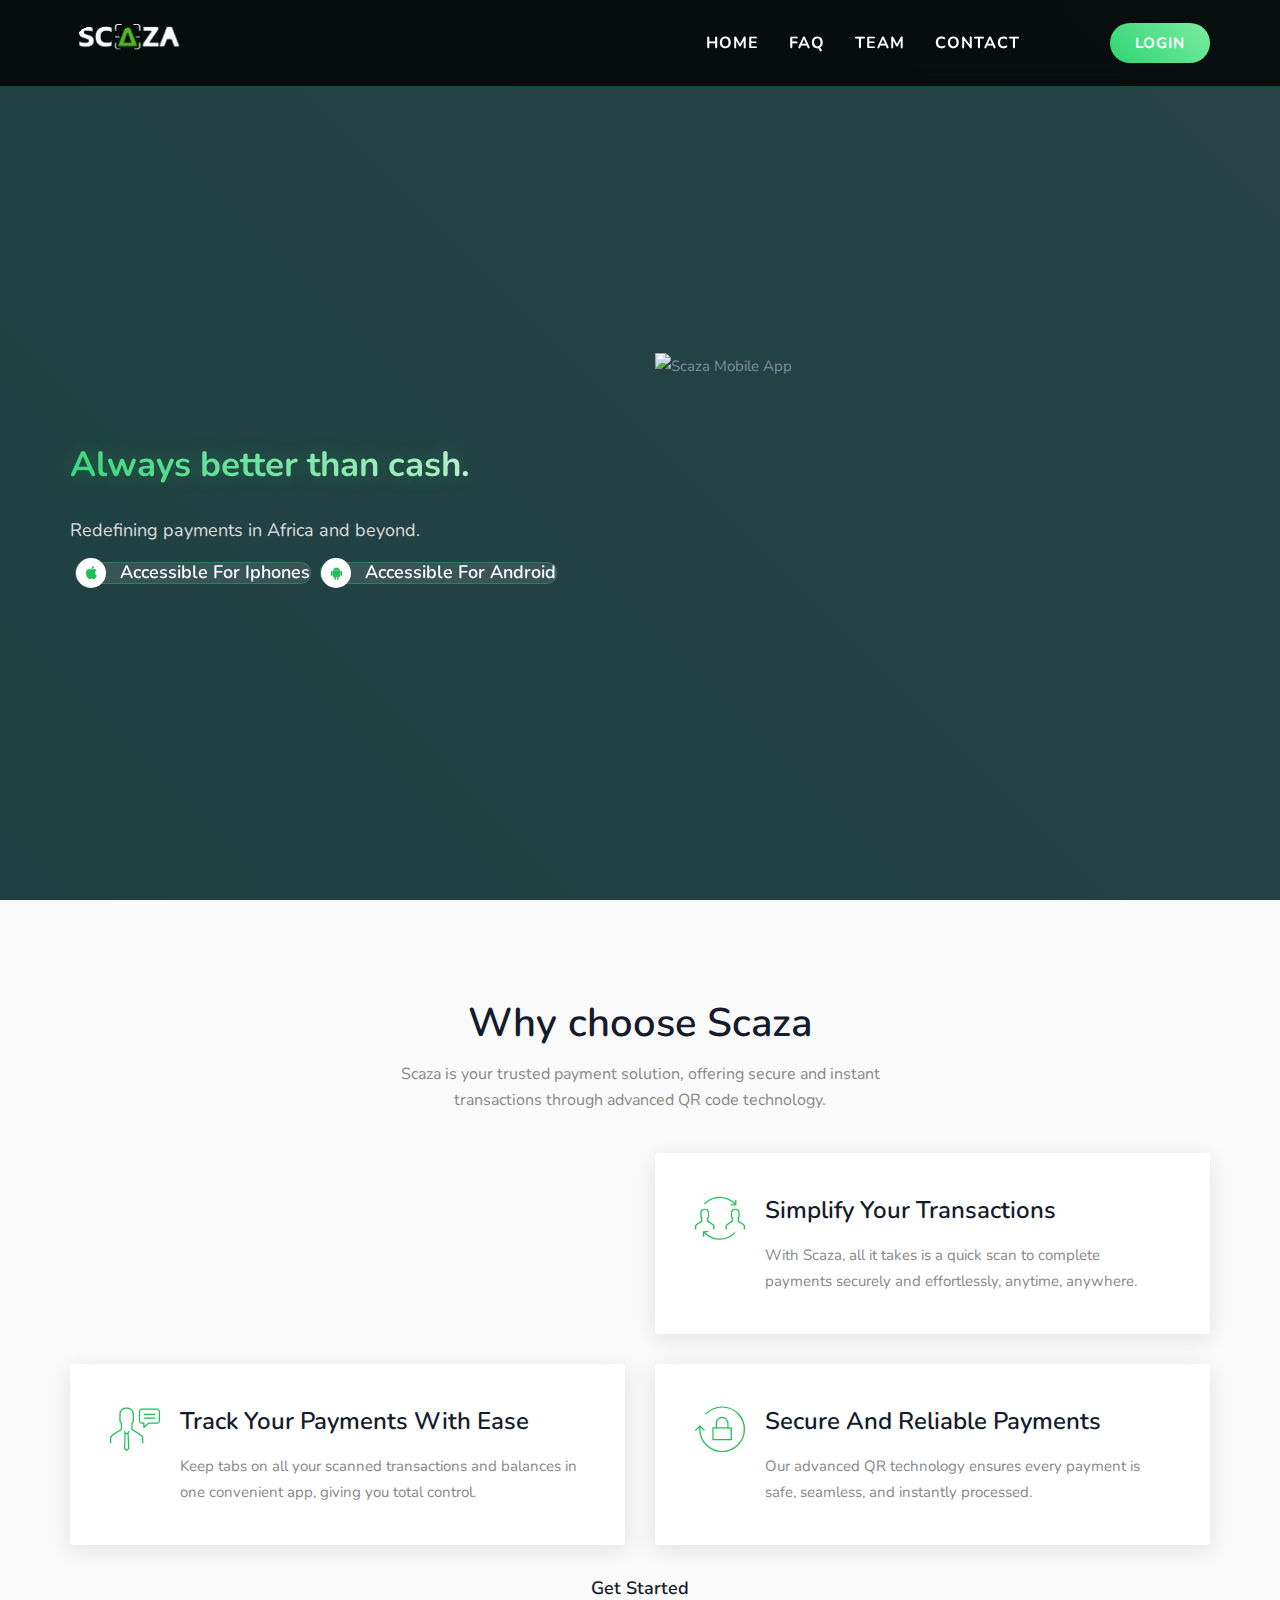
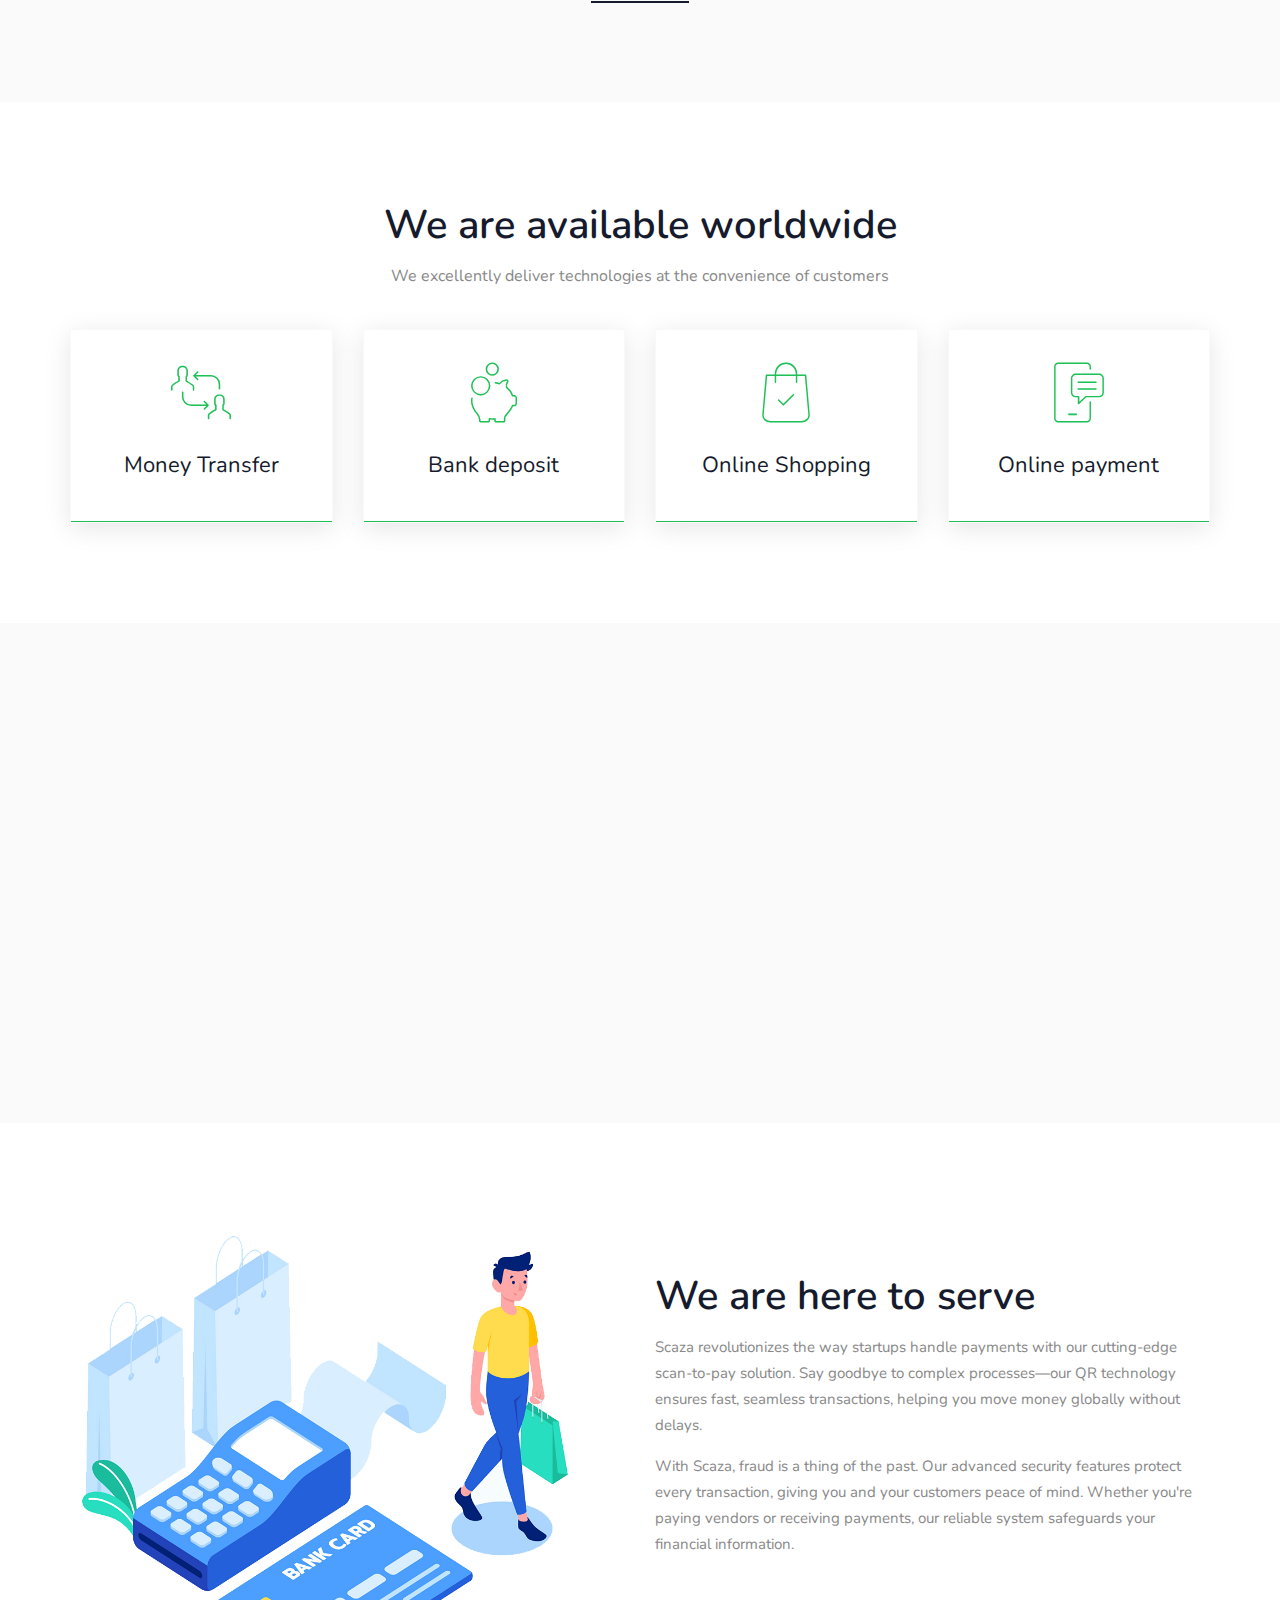
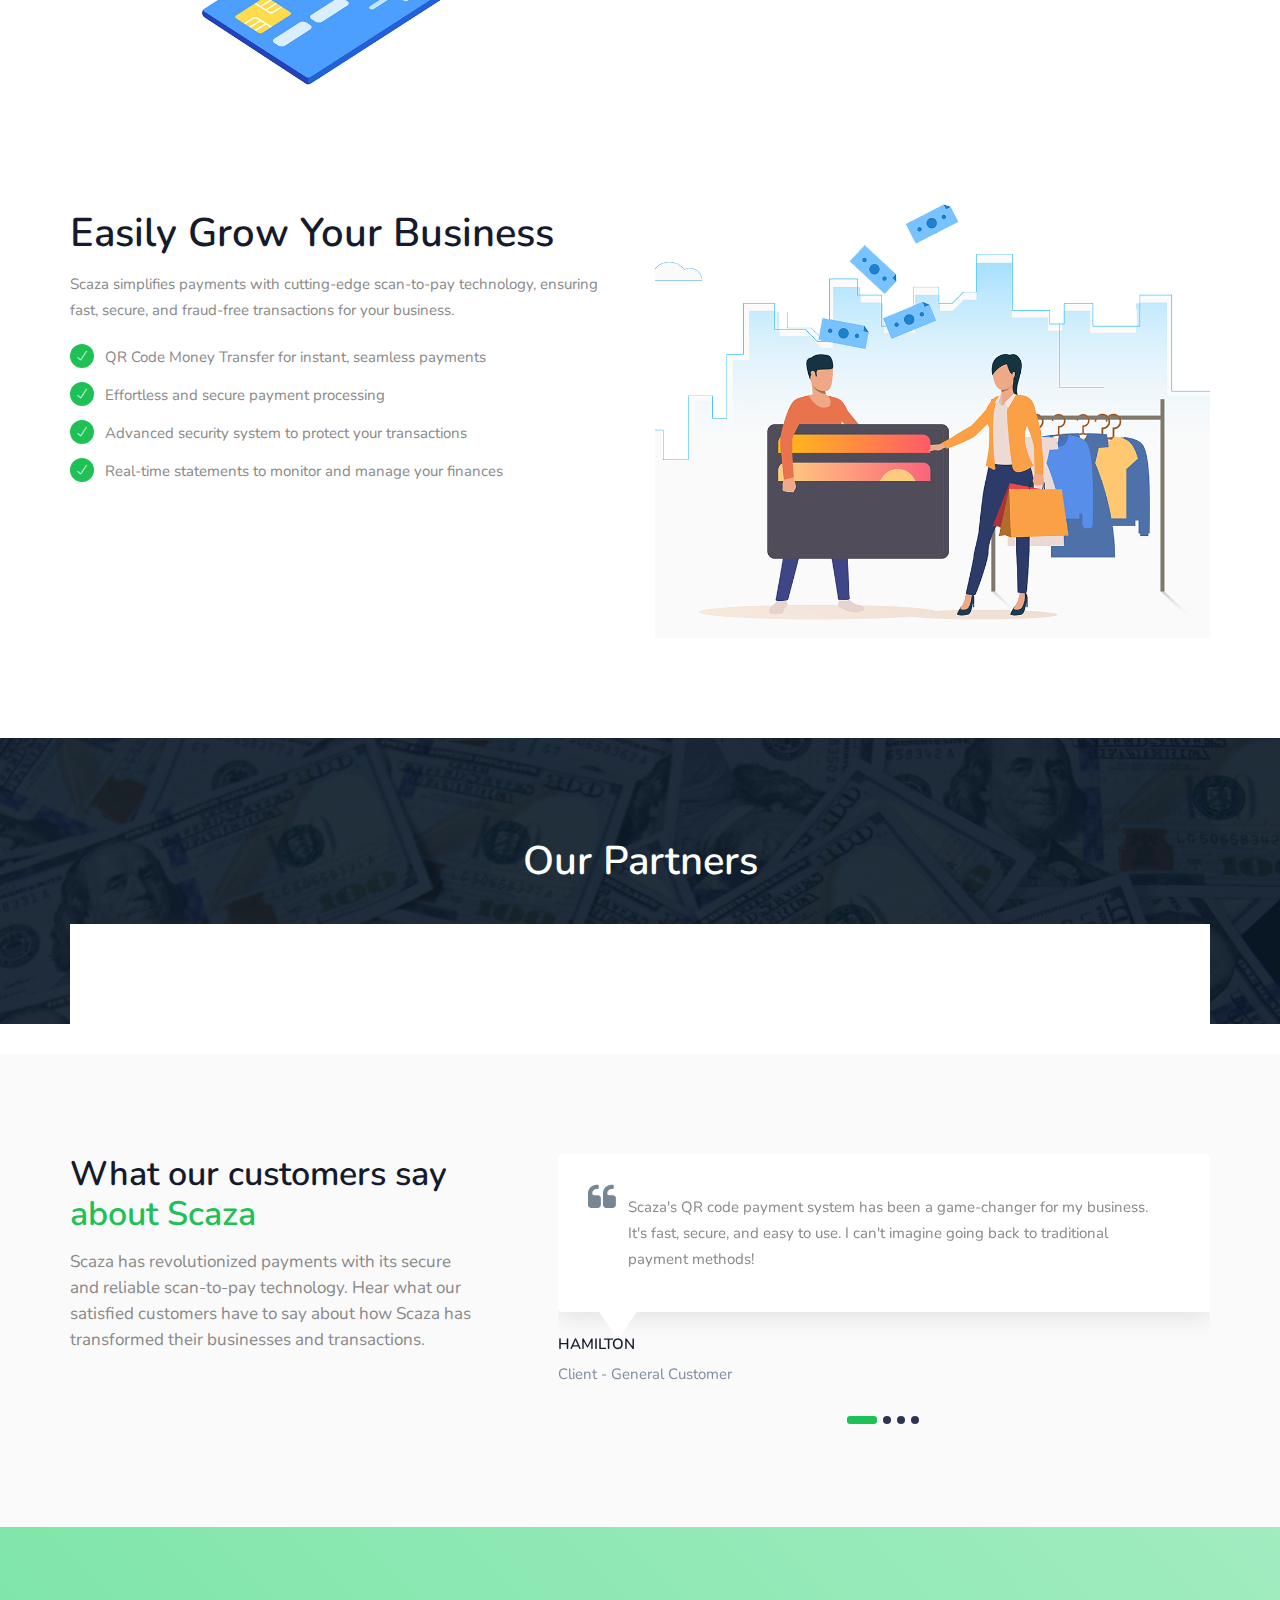
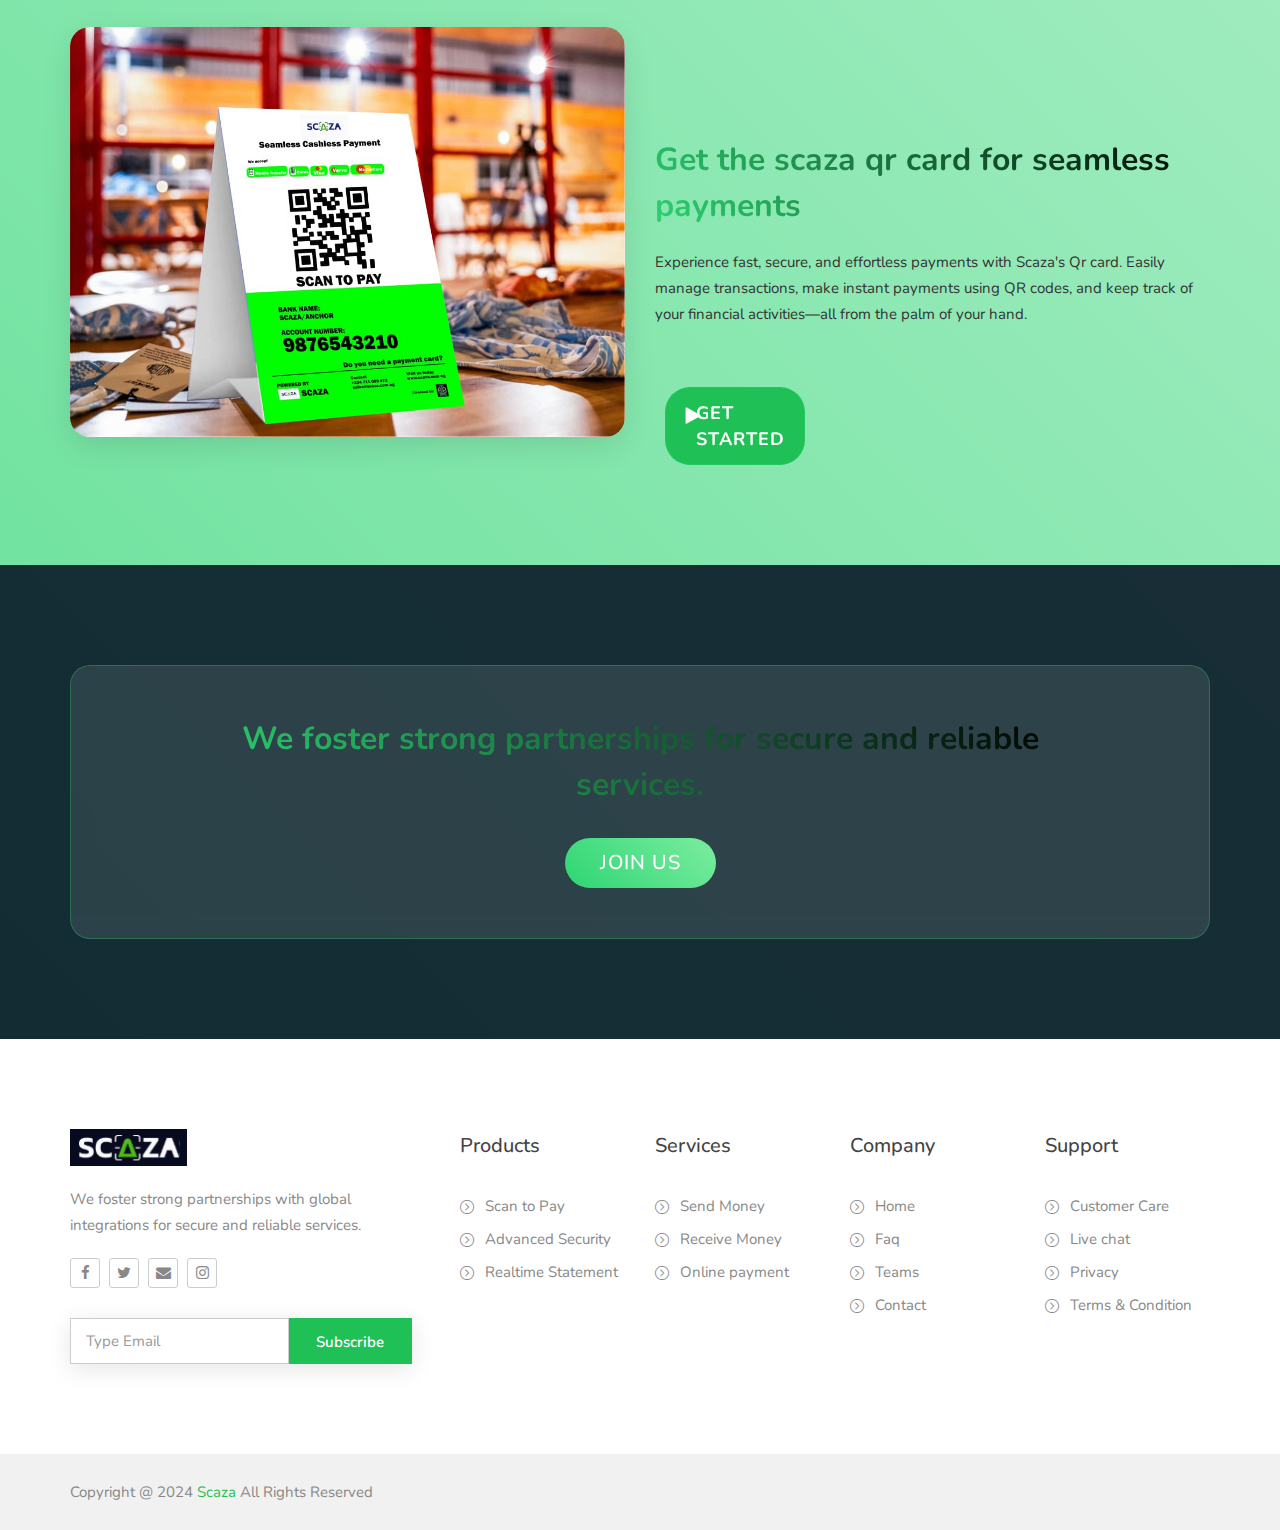
==== commit 9b70c940: "Add files via upload" ====
--- a/index.html
+++ b/index.html
@@ -116,24 +116,13 @@
                                     </div>
                                 </div>
                             </div>
+                            
                             <div class="col-md-6 col-sm-12 col-xs-12">
-                                <div class="money-send">
-                                    <div class="calculator-inner">
-                                        <div class="single-cal">
-                                            <div class="inner-form">
-                                                <form action="#">
-                                                    <h3>Get started</h3>
-                                                    <input type="email" class="form-input" placeholder="Enter your email">
-                                                </form>
-                                            </div>
-                                            <button class="cale-btn">Submit</button>
-                                            <div class="terms-text">
-                                                <p>By clicking continue, I am agree with <a href="#">Terms & Policy</a></p>
-                                            </div>
-                                        </div>
-                                    </div>
-                                </div>
-                            </div>
+                                <div class="slide-image">
+                                    <img src="img/about/scan.jpg" alt="Scaza Mobile App" class="img-responsive">
+                                </div>
+                            </div>
+
                         </div>
                     </div>
                 </div>
@@ -306,8 +295,8 @@
                             </div>
                             <div class="main-wel">
                                 <div class="wel-content">
-                                    <h4><span>03.</span>Start sending and recieving payments</h4>
-                                    <p>display your qr-card to start accepting payments from customers</p>
+                                    <h4><span>03.</span>Start receiving payments</h4>
+                                    <p>Display your qr-card to start accepting payments from customers</p>
                                 </div>
                             </div>
                         </div>
@@ -390,29 +379,20 @@
             <div class="row">
                 <div class="col-md-12 col-sm-12 col-xs-12">
                     <div class="brand-content">
-                        <div class="brand-items">
+                        <!-- Remove any hidden-* classes if present -->
+                        <div class="brand-items owl-carousel">
                             <div class="single-brand-item">
-                                <a href="#"><img src="[data-uri]" alt=""></a>
+                                <img src="img/about/providus.png" alt="Partner 1" class="img-responsive">
                             </div>
                             <div class="single-brand-item">
-                                <a href="#"><img src="[data-uri]" alt=""></a>
-                            </div>
-                            <div class="single-brand-item">
-                                <a href="#"><img src="[data-uri]" alt=""></a>
-                            </div>
-                            <div class="single-brand-item">
-                                <a href="#"><img src="[data-uri]" alt=""></a>
-                            </div>
-                            <div class="single-brand-item">
-                                <a href="#"><img src="[data-uri]" alt=""></a>
-                            </div>
-                        </div>
-                    </div>
-                </div>
-            </div>
-        </div>
-    </div>
- 
+                                <img src="img/about/anchor.jpeg" alt="Partner 2" class="img-responsive">
+                            </div>
+                        </div>
+                    </div>
+                </div>
+            </div>
+        </div>
+    </div>
     
     <div class="reviews-area bg-color fix area-padding">
         <div class="container">
@@ -446,7 +426,7 @@
                                             <p>The security features of Scaza are unmatched. I feel confident knowing my transactions are always protected. Highly recommend!</p>
                                         </div>
                                         <div class="guest-details">
-                                            <h4>Angel Lima</h4>
+                                            <h4>Nkechi Sylvanus</h4>
                                             <span class="guest-rev">Client - General Customer</span>
                                         </div>
                                     </div>
@@ -457,7 +437,7 @@
                                             <p>With Scaza, making payments is as simple as a quick scan. It's incredibly convenient and saves me so much time.</p>
                                         </div>
                                         <div class="guest-details">
-                                            <h4>Arthur Doil</h4>
+                                            <h4>Morenike Akanbi</h4>
                                             <span class="guest-rev">Client - General Customer</span>
                                         </div>
                                     </div>
@@ -468,7 +448,7 @@
                                             <p>I love how user-friendly Scaza is. It&apos;s made managing my transactions so much easier. Highly efficient and reliable service!</p>
                                         </div>
                                         <div class="guest-details">
-                                            <h4>Gabriel Hank</h4>
+                                            <h4>Hauwa Mohammed</h4>
                                             <span class="guest-rev">Client - General Customer</span>
                                         </div>
                                     </div>
@@ -647,7 +627,9 @@
      <script src="js/jquery.meanmenu.js"></script>
      <script src="js/form-validator.min.js"></script>
      <script src="js/plugins.js"></script>
+     <script src="js/custom-styles.js"></script> 
      <script src="js/main.js"></script>
 </body>
 
-</html>+</html>
+
--- a/css/nice-select.css
+++ b/css/nice-select.css
@@ -0,0 +1,185 @@
+.nice-select {
+    -webkit-tap-highlight-color: transparent;
+    background-color: #fff;
+    border-radius: 5px;
+    border: solid 1px #e8e8e8;
+    box-sizing: border-box;
+    clear: both;
+    cursor: pointer;
+    display: block;
+    float: left;
+    font-family: inherit;
+    font-size: 14px;
+    font-weight: normal;
+    height: 42px;
+    line-height: 40px;
+    outline: none;
+    padding-left: 18px;
+    padding-right: 30px;
+    position: relative;
+    text-align: left !important;
+    -webkit-transition: all 0.2s ease-in-out;
+    transition: all 0.2s ease-in-out;
+    -webkit-user-select: none;
+    -moz-user-select: none;
+    -ms-user-select: none;
+    user-select: none;
+    white-space: nowrap;
+    width: auto;
+}
+
+.nice-select:hover {
+    border-color: #dbdbdb;
+}
+
+.nice-select:active,
+.nice-select.open,
+.nice-select:focus {
+    border-color: #999;
+}
+
+.nice-select:after {
+    border-bottom: 2px solid #999;
+    border-right: 2px solid #999;
+    content: '';
+    display: block;
+    height: 5px;
+    margin-top: -4px;
+    pointer-events: none;
+    position: absolute;
+    right: 12px;
+    top: 50%;
+    -webkit-transform-origin: 66% 66%;
+    -ms-transform-origin: 66% 66%;
+    transform-origin: 66% 66%;
+    -webkit-transform: rotate(45deg);
+    -ms-transform: rotate(45deg);
+    transform: rotate(45deg);
+    -webkit-transition: all 0.15s ease-in-out;
+    transition: all 0.15s ease-in-out;
+    width: 5px;
+}
+
+.nice-select.open:after {
+    -webkit-transform: rotate(-135deg);
+    -ms-transform: rotate(-135deg);
+    transform: rotate(-135deg);
+}
+
+.nice-select.open .list {
+    opacity: 1;
+    pointer-events: auto;
+    -webkit-transform: scale(1) translateY(0);
+    -ms-transform: scale(1) translateY(0);
+    transform: scale(1) translateY(0);
+}
+
+.nice-select.disabled {
+    border-color: #ededed;
+    color: #999;
+    pointer-events: none;
+}
+
+.nice-select.disabled:after {
+    border-color: #cccccc;
+}
+
+.nice-select.wide {
+    width: 100%;
+}
+
+.nice-select.wide .list {
+    left: 0 !important;
+    right: 0 !important;
+}
+
+.nice-select.right {
+    float: right;
+}
+
+.nice-select.right .list {
+    left: auto;
+    right: 0;
+}
+
+.nice-select.small {
+    font-size: 12px;
+    height: 36px;
+    line-height: 34px;
+}
+
+.nice-select.small:after {
+    height: 4px;
+    width: 4px;
+}
+
+.nice-select.small .option {
+    line-height: 34px;
+    min-height: 34px;
+}
+
+.nice-select .list {
+    background-color: #fff;
+    border-radius: 5px;
+    box-shadow: 0 0 0 1px rgba(68, 68, 68, 0.11);
+    box-sizing: border-box;
+    margin-top: 4px;
+    opacity: 0;
+    overflow: hidden;
+    padding: 0;
+    pointer-events: none;
+    position: absolute;
+    top: 100%;
+    left: 0;
+    -webkit-transform-origin: 50% 0;
+    -ms-transform-origin: 50% 0;
+    transform-origin: 50% 0;
+    -webkit-transform: scale(0.75) translateY(-21px);
+    -ms-transform: scale(0.75) translateY(-21px);
+    transform: scale(0.75) translateY(-21px);
+    -webkit-transition: all 0.2s cubic-bezier(0.5, 0, 0, 1.25), opacity 0.15s ease-out;
+    transition: all 0.2s cubic-bezier(0.5, 0, 0, 1.25), opacity 0.15s ease-out;
+    z-index: 9;
+}
+
+.nice-select .list:hover .option:not(:hover) {
+    background-color: transparent !important;
+}
+
+.nice-select .option {
+    cursor: pointer;
+    font-weight: 400;
+    line-height: 40px;
+    list-style: none;
+    min-height: 40px;
+    outline: none;
+    padding-left: 18px;
+    padding-right: 29px;
+    text-align: left;
+    -webkit-transition: all 0.2s;
+    transition: all 0.2s;
+}
+
+.nice-select .option:hover,
+.nice-select .option.focus,
+.nice-select .option.selected.focus {
+    background-color: #f6f6f6;
+}
+
+.nice-select .option.selected {
+    font-weight: bold;
+}
+
+.nice-select .option.disabled {
+    background-color: transparent;
+    color: #999;
+    cursor: default;
+}
+
+.no-csspointerevents .nice-select .list {
+    display: none;
+}
+
+.no-csspointerevents .nice-select.open .list {
+    display: block;
+}